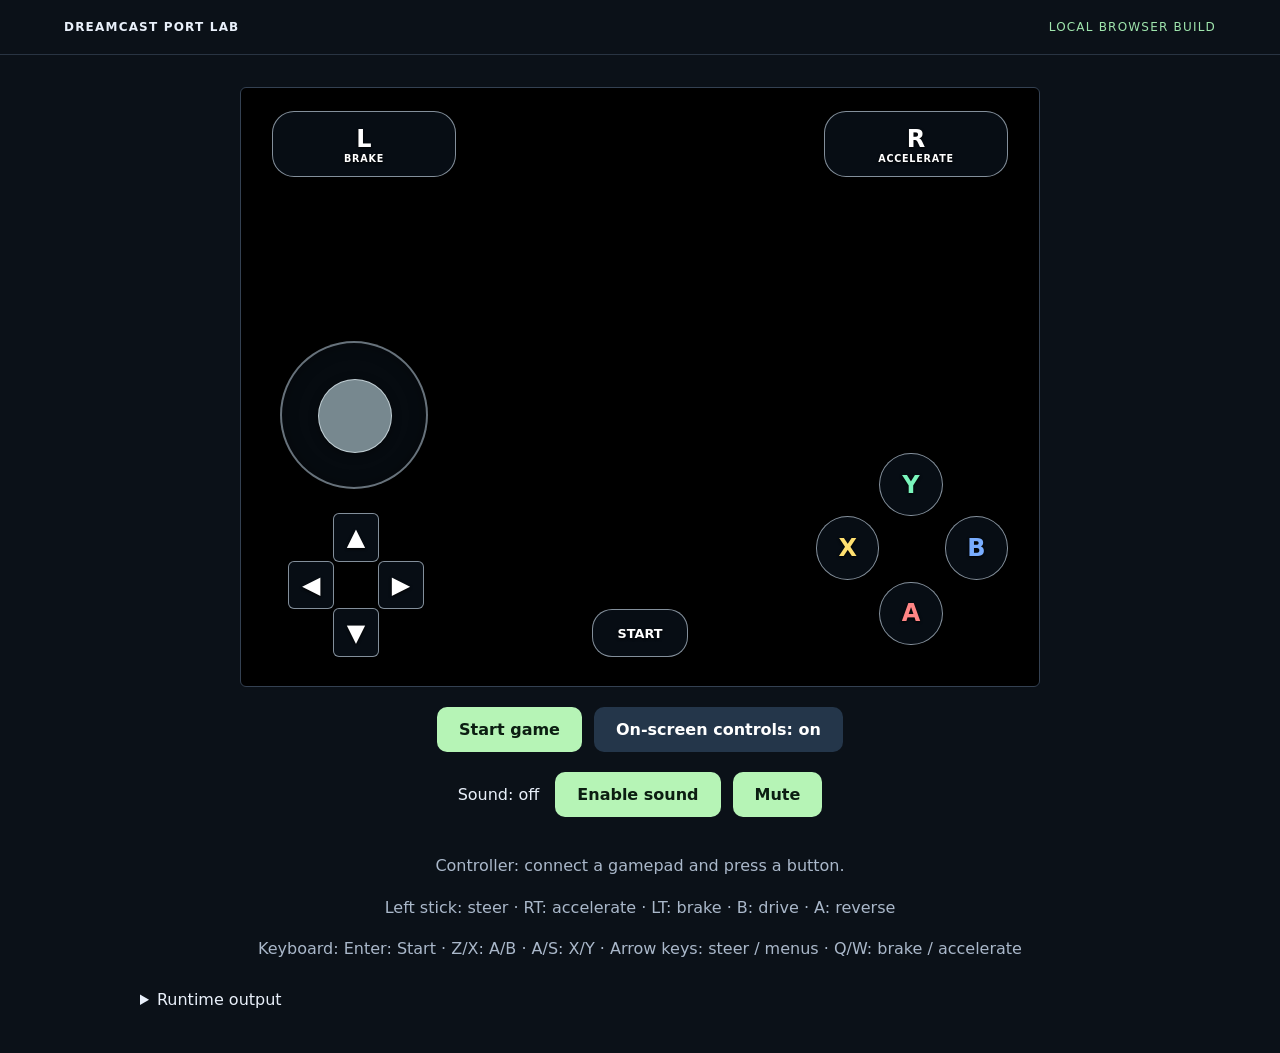
==== runtime/web/index.html @ a5634692 "Move browser execution to a worker and reduce render overhead Run translated game code, hardware, AR" ====
<!doctype html>
<html lang="en"><meta charset="utf-8"><meta name="viewport" content="width=device-width,initial-scale=1,viewport-fit=cover"><title>Dreamcast Port Lab</title><link rel="stylesheet" href="browser.css">
<header><strong>DREAMCAST PORT LAB</strong><span>LOCAL BROWSER BUILD</span></header><main>
<p id="status" role="status" hidden></p>
<p id="runtime-error" role="alert" hidden></p>
<div class="game-stage"><canvas id="canvas" width="640" height="480" tabindex="0" aria-label="Game display"></canvas>
<div id="touch-pad" aria-label="Dreamcast touch controller">
<button class="trigger trigger-l" data-axis="brake" aria-label="L trigger: brake">L <small>BRAKE</small></button>
<button class="trigger trigger-r" data-axis="gas" aria-label="R trigger: accelerate">R <small>ACCELERATE</small></button>
<div id="stick" role="group" aria-label="Analog steering stick"><span></span></div>
<div class="dpad"><button class="up" data-bit="16" aria-label="D-pad up">▲</button><button class="left" data-bit="64" aria-label="D-pad left">◀</button><button class="right" data-bit="128" aria-label="D-pad right">▶</button><button class="down" data-bit="32" aria-label="D-pad down">▼</button></div>
<div class="face-buttons"><button class="face y" data-bit="512" aria-label="Y button">Y</button><button class="face x" data-bit="1024" aria-label="X button">X</button><button class="face b" data-bit="2" aria-label="B button: drive">B</button><button class="face a" data-bit="4" aria-label="A button: reverse">A</button></div>
<button class="start-button" data-bit="8" aria-label="Start button">START</button>
</div></div>
<div class="page-controls" aria-label="Game settings">
<div class="toolbar"><button id="start">Start game</button><button id="toggle-pad" aria-pressed="true">On-screen controls: on</button></div>
<div class="toolbar"><span id="audio-status" role="status">Sound: off</span><button id="enable-audio">Enable sound</button><button id="mute-audio">Mute</button></div>
</div>
<p id="controller" role="status">Controller: connect a gamepad and press a button.</p>
<p>Left stick: steer · RT: accelerate · LT: brake · B: drive · A: reverse</p>
<p>Keyboard: Enter: Start · Z/X: A/B · A/S: X/Y · Arrow keys: steer / menus · Q/W: brake / accelerate</p>
<details><summary>Runtime output</summary><pre id="log"></pre><button id="download-diagnostics">Download diagnostics</button><button id="capture-render">Capture render samples</button><button id="capture-audio">Capture 8 seconds of game audio</button><pre id="render-log" aria-label="First-frame material samples"></pre></details></main><script src="runtime-bridge.js"></script><script src="audio.js"></script><script src="browser.js"></script></html>
---- runtime/web/browser.css ----
:root{color-scheme:dark;font:16px system-ui;background:#0b1118;color:#e9f0fa}body{margin:0}header{padding:20px 5vw;display:flex;justify-content:space-between;border-bottom:1px solid #293442;font-size:12px;letter-spacing:.1em}header span{color:#9fe5ad}main{max-width:1000px;margin:32px auto;padding:0 20px}h1{font-size:clamp(24px,4vw,38px)}button{background:#b6f4b6;color:#0c1e12;border:0;border-radius:10px;padding:13px 22px;font:700 16px system-ui;cursor:pointer;margin:0 0 20px}button:disabled{opacity:.5;cursor:default}canvas{display:block;background:#000;width:min(100%,800px);height:auto;aspect-ratio:4/3;border:1px solid #344152;border-radius:6px}p{color:#aab8ca;line-height:1.6}pre{max-height:240px;overflow:auto;white-space:pre-wrap;font:12px/1.5 monospace;background:#05090e;padding:16px}summary{padding:12px 0;cursor:pointer}button:focus-visible,canvas:focus-visible{outline:3px solid #fff;outline-offset:4px}
.pad{display:flex;gap:12px;margin:20px 0 0}.pad button{touch-action:none;background:#24364a;color:#fff}

.pad{flex-wrap:wrap}.pad button[aria-pressed="true"]{background:#b6f4b6;color:#0c1e12}

.page-controls{margin:20px auto 0;max-width:800px}.toolbar{display:flex;align-items:center;justify-content:center;gap:12px;flex-wrap:wrap}.toolbar #toggle-pad{background:#24364a;color:#fff}.toolbar #audio-status{margin:0 4px 20px 0}main>p{text-align:center}
#runtime-error{max-width:760px;margin:0 auto 20px;padding:16px 20px;border:1px solid #e9a09c;border-radius:10px;background:#371b21;color:#ffddd9;overflow-wrap:anywhere}
.game-stage{position:relative;width:min(100%,800px);margin-inline:auto;user-select:none;-webkit-user-select:none}canvas{width:100%;box-sizing:border-box}
#touch-pad{position:absolute;inset:0;pointer-events:none;container-type:inline-size}
#touch-pad[hidden]{display:none}#touch-pad button,#stick{pointer-events:auto;touch-action:none;-webkit-tap-highlight-color:transparent}
#touch-pad button{position:absolute;margin:0;padding:0;border:1px solid #d1e2f09c;background:#14233365;color:#fff;box-shadow:0 2px 8px #0005;text-shadow:0 1px 3px #000;font-size:clamp(12px,3cqw,24px)}
#touch-pad button[aria-pressed="true"]{background:#c7edff9c;border-color:#fff;color:#071420}
.trigger{top:4%;width:23%;height:11%;border-radius:22px!important}.trigger small{display:block;font:600 clamp(7px,1.2cqw,10px) system-ui;letter-spacing:.08em}.trigger-l{left:4%}.trigger-r{right:4%}
#stick{position:absolute;left:5%;bottom:33%;width:18%;aspect-ratio:1;border:2px solid #d1e2f07a;border-radius:50%;background:#14233350;box-shadow:inset 0 0 16px #0005}
#stick span{position:absolute;left:25%;top:25%;width:50%;height:50%;border-radius:50%;background:#c4dce499;border:1px solid #effaff9c;box-shadow:0 2px 10px #0006;pointer-events:none}
.dpad{position:absolute;left:6%;bottom:5%;width:17%;height:24%}.dpad button{width:34%;height:34%;border-radius:6px!important}.dpad .up{left:33%;top:0}.dpad .left{left:0;top:33%}.dpad .right{right:0;top:33%}.dpad .down{left:33%;bottom:0}
.face-buttons{position:absolute;right:4%;bottom:7%;width:24%;height:32%}.face-buttons .face{width:33%;height:33%;border-radius:50%;font-weight:800}.face-buttons .y{left:33%;top:0;color:#7af5bc!important}.face-buttons .x{left:0;top:33%;color:#ffe070!important}.face-buttons .b{right:0;top:33%;color:#79adff!important}.face-buttons .a{left:33%;bottom:0;color:#ff8585!important}
#touch-pad .start-button{left:44%;bottom:5%;width:12%;height:8%;border-radius:20px;font-size:clamp(9px,1.6cqw,14px)}
@media(max-width:600px){header{padding:14px 16px}main{margin:18px auto;padding:0 10px}h1{font-size:25px}.toolbar button{padding:11px 14px;font-size:13px}p{font-size:13px}.game-stage{width:100%}}
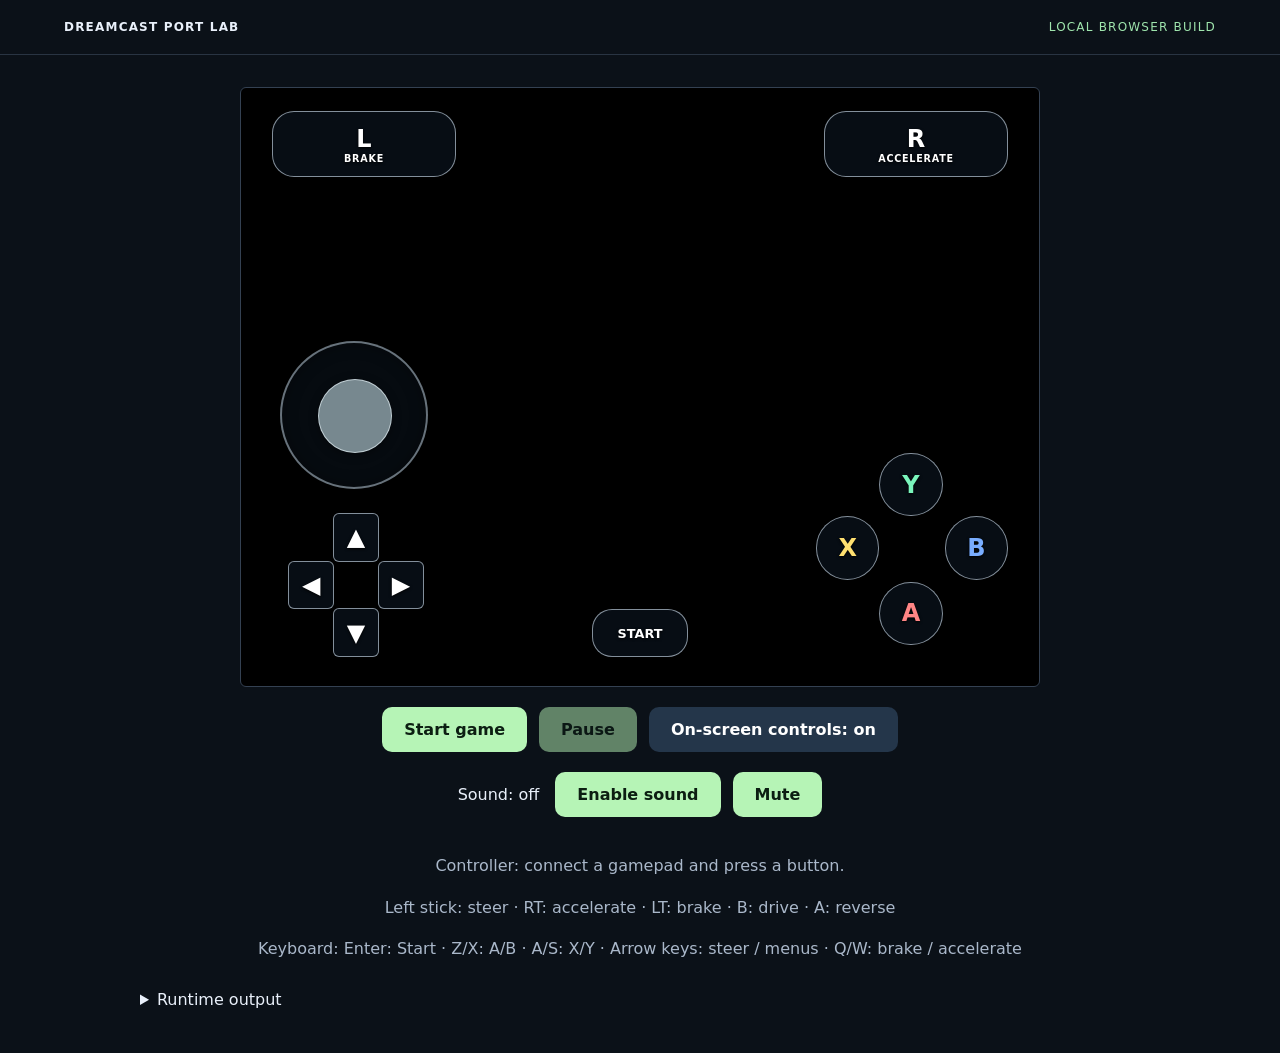
==== commit 7dca23a3: "Improve PVR material state and browser diagnostics with reference measurements" ====
--- a/runtime/web/index.html
+++ b/runtime/web/index.html
@@ -13,10 +13,10 @@
 <button class="start-button" data-bit="8" aria-label="Start button">START</button>
 </div></div>
 <div class="page-controls" aria-label="Game settings">
-<div class="toolbar"><button id="start">Start game</button><button id="toggle-pad" aria-pressed="true">On-screen controls: on</button></div>
+<div class="toolbar"><button id="start">Start game</button><button id="pause-game" disabled>Pause</button><button id="toggle-pad" aria-pressed="true">On-screen controls: on</button></div>
 <div class="toolbar"><span id="audio-status" role="status">Sound: off</span><button id="enable-audio">Enable sound</button><button id="mute-audio">Mute</button></div>
 </div>
 <p id="controller" role="status">Controller: connect a gamepad and press a button.</p>
 <p>Left stick: steer · RT: accelerate · LT: brake · B: drive · A: reverse</p>
 <p>Keyboard: Enter: Start · Z/X: A/B · A/S: X/Y · Arrow keys: steer / menus · Q/W: brake / accelerate</p>
-<details><summary>Runtime output</summary><pre id="log"></pre><button id="download-diagnostics">Download diagnostics</button><button id="capture-render">Capture render samples</button><button id="capture-audio">Capture 8 seconds of game audio</button><pre id="render-log" aria-label="First-frame material samples"></pre></details></main><script src="runtime-bridge.js"></script><script src="audio.js"></script><script src="browser.js"></script></html>
+<details><summary>Runtime output</summary><pre id="log"></pre><button id="download-diagnostics">Download diagnostics</button><button id="capture-render">Capture render samples</button><button id="capture-audio">Capture 8 seconds of game audio</button><label>Draw pass diagnostic <select id="render-mode"><option value="7">Normal</option><option value="1">Opaque only</option><option value="4">Translucent only</option><option value="15">Depth disabled</option></select></label><button id="capture-vram">Save VRAM snapshot</button><button id="capture-frame">Save game frame</button><label>Diagnostic input <select id="pulse-input"><option value="8,0,0,0,0">Start</option><option value="4,0,0,0,0">A / confirm</option><option value="2,0,0,0,0">B / drive</option><option value="32,0,0,0,0">Down</option><option value="16,0,0,0,0">Up</option><option value="2,0,255,0,0">Drive and accelerate</option></select></label><label>Hold milliseconds <input id="pulse-duration" type="number" min="16" max="60000" value="800"></label><button id="pulse-input-send">Hold diagnostic input</button><label>Input replay JSON <textarea id="input-replay" rows="3" aria-label="Input replay JSON">[]</textarea></label><button id="run-input-replay">Run input replay</button><button id="measure-performance">Measure 30 seconds</button><pre id="render-log" aria-label="First-frame material samples"></pre></details></main><script src="runtime-bridge.js"></script><script src="audio.js"></script><script src="browser.js"></script></html>
--- a/runtime/web/browser.css
+++ b/runtime/web/browser.css
@@ -17,3 +17,5 @@
 .face-buttons{position:absolute;right:4%;bottom:7%;width:24%;height:32%}.face-buttons .face{width:33%;height:33%;border-radius:50%;font-weight:800}.face-buttons .y{left:33%;top:0;color:#7af5bc!important}.face-buttons .x{left:0;top:33%;color:#ffe070!important}.face-buttons .b{right:0;top:33%;color:#79adff!important}.face-buttons .a{left:33%;bottom:0;color:#ff8585!important}
 #touch-pad .start-button{left:44%;bottom:5%;width:12%;height:8%;border-radius:20px;font-size:clamp(9px,1.6cqw,14px)}
 @media(max-width:600px){header{padding:14px 16px}main{margin:18px auto;padding:0 10px}h1{font-size:25px}.toolbar button{padding:11px 14px;font-size:13px}p{font-size:13px}.game-stage{width:100%}}
+
+#log{height:240px}details>label{display:block;margin:12px 0;color:#aab8ca}details input,details select,details textarea{font:14px system-ui;background:#162130;color:#e9f0fa;border:1px solid #44576c;border-radius:6px;padding:8px}details textarea{display:block;width:calc(100% - 18px);min-height:80px}details button{margin:4px 8px 12px 0}
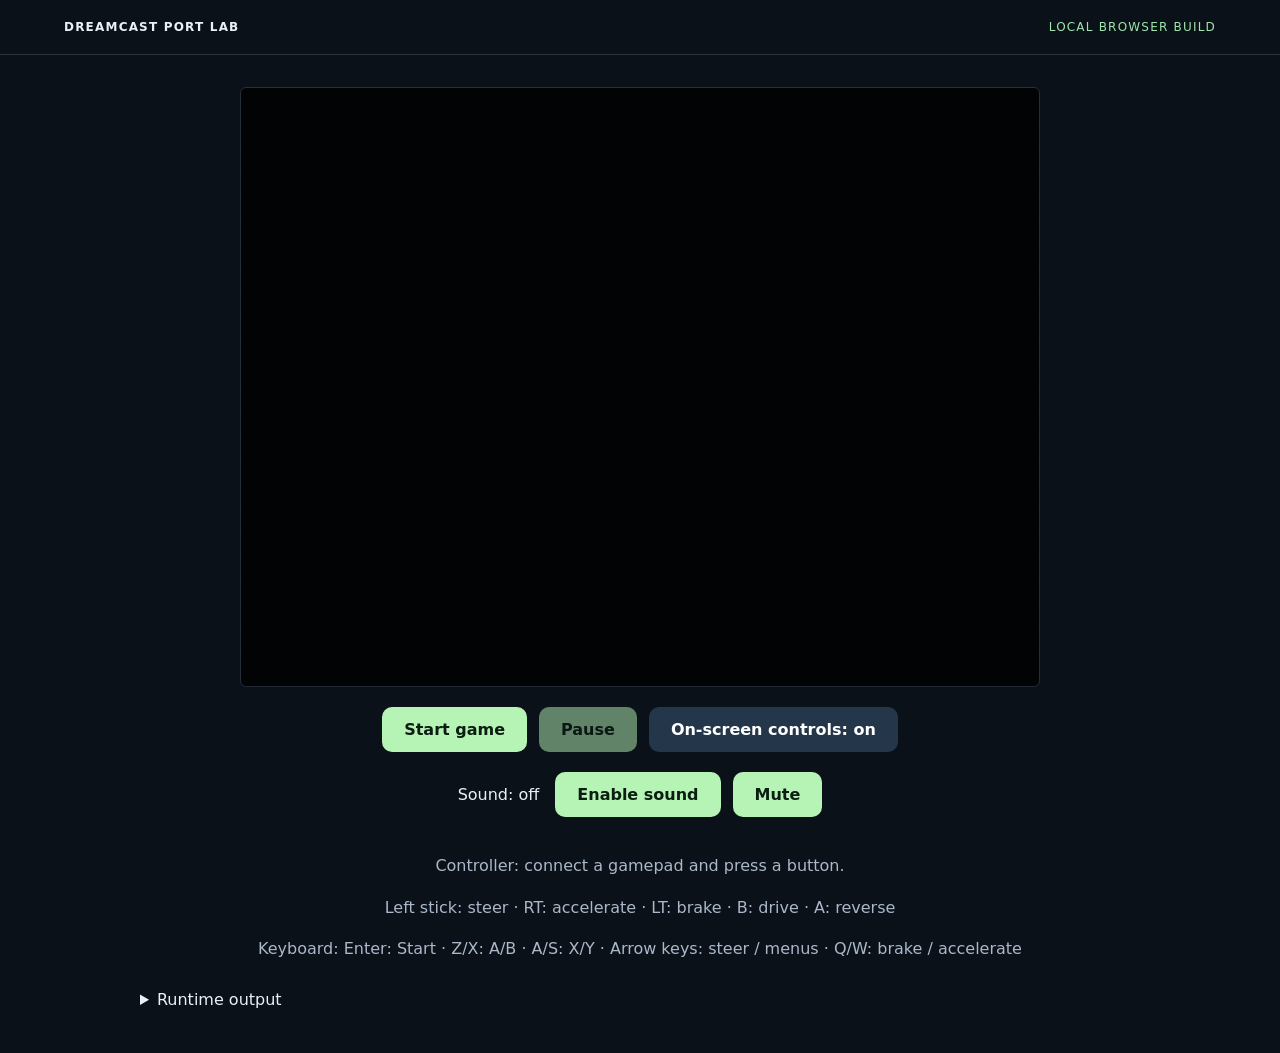
==== commit 0d0fa7fb: "Add Dmikeycast boot intro and harden rapid browser input" ====
--- a/runtime/web/index.html
+++ b/runtime/web/index.html
@@ -3,7 +3,10 @@
 <header><strong>DREAMCAST PORT LAB</strong><span>LOCAL BROWSER BUILD</span></header><main>
 <p id="status" role="status" hidden></p>
 <p id="runtime-error" role="alert" hidden></p>
-<div class="game-stage"><canvas id="canvas" width="640" height="480" tabindex="0" aria-label="Game display"></canvas>
+<div class="game-stage" data-booting="true" data-boot-sound=""><canvas id="canvas" width="640" height="480" tabindex="0" aria-label="Game display"></canvas>
+<div class="boot-intro" role="img" aria-label="Dmikeycast startup">
+<div class="boot-logo"><svg viewBox="0 0 120 120" aria-hidden="true"><path class="boot-swirl" d="M62 63 C51 67 48 56 56 51 C68 43 79 56 74 68 C68 84 44 84 35 69 C21 48 39 24 62 26 C91 28 105 61 89 87 C70 117 24 108 11 77"/><circle class="boot-dot" cx="62" cy="63" r="4"/></svg><span>Dmikeycast</span></div>
+</div>
 <div id="touch-pad" aria-label="Dreamcast touch controller">
 <button class="trigger trigger-l" data-axis="brake" aria-label="L trigger: brake">L <small>BRAKE</small></button>
 <button class="trigger trigger-r" data-axis="gas" aria-label="R trigger: accelerate">R <small>ACCELERATE</small></button>
@@ -19,4 +22,4 @@
 <p id="controller" role="status">Controller: connect a gamepad and press a button.</p>
 <p>Left stick: steer · RT: accelerate · LT: brake · B: drive · A: reverse</p>
 <p>Keyboard: Enter: Start · Z/X: A/B · A/S: X/Y · Arrow keys: steer / menus · Q/W: brake / accelerate</p>
-<details><summary>Runtime output</summary><pre id="log"></pre><button id="download-diagnostics">Download diagnostics</button><button id="capture-render">Capture render samples</button><button id="capture-audio">Capture 8 seconds of game audio</button><label>Draw pass diagnostic <select id="render-mode"><option value="7">Normal</option><option value="1">Opaque only</option><option value="4">Translucent only</option><option value="15">Depth disabled</option></select></label><button id="capture-vram">Save VRAM snapshot</button><button id="capture-frame">Save game frame</button><label>Diagnostic input <select id="pulse-input"><option value="8,0,0,0,0">Start</option><option value="4,0,0,0,0">A / confirm</option><option value="2,0,0,0,0">B / drive</option><option value="32,0,0,0,0">Down</option><option value="16,0,0,0,0">Up</option><option value="2,0,255,0,0">Drive and accelerate</option></select></label><label>Hold milliseconds <input id="pulse-duration" type="number" min="16" max="60000" value="800"></label><button id="pulse-input-send">Hold diagnostic input</button><label>Input replay JSON <textarea id="input-replay" rows="3" aria-label="Input replay JSON">[]</textarea></label><button id="run-input-replay">Run input replay</button><button id="measure-performance">Measure 30 seconds</button><pre id="render-log" aria-label="First-frame material samples"></pre></details></main><script src="runtime-bridge.js"></script><script src="audio.js"></script><script src="browser.js"></script></html>
+<details><summary>Runtime output</summary><pre id="log"></pre><button id="download-diagnostics">Download diagnostics</button><button id="capture-render">Capture render samples</button><button id="capture-audio">Capture 8 seconds of game audio</button><label>Draw pass diagnostic <select id="render-mode"><option value="7">Normal</option><option value="1">Opaque only</option><option value="4">Translucent only</option><option value="15">Depth disabled</option></select></label><button id="capture-snapshot">Save render snapshot</button><button id="capture-vram">Save VRAM snapshot</button><button id="capture-frame">Save game frame</button><label>Diagnostic input <select id="pulse-input"><option value="8,0,0,0,0">Start</option><option value="4,0,0,0,0">A / confirm</option><option value="2,0,0,0,0">B / drive</option><option value="32,0,0,0,0">Down</option><option value="16,0,0,0,0">Up</option><option value="2,0,255,0,0">Drive and accelerate</option></select></label><label>Hold milliseconds <input id="pulse-duration" type="number" min="16" max="60000" value="800"></label><button id="pulse-input-send">Hold diagnostic input</button><label>Input replay JSON <textarea id="input-replay" rows="3" aria-label="Input replay JSON">[]</textarea></label><button id="run-input-replay">Run input replay</button><button id="measure-performance">Measure 30 seconds</button><pre id="render-log" aria-label="First-frame material samples"></pre></details></main><script src="runtime-bridge.js"></script><script src="audio.js"></script><script src="boot.js"></script><script src="browser.js"></script></html>
--- a/runtime/web/browser.css
+++ b/runtime/web/browser.css
@@ -19,3 +19,15 @@
 @media(max-width:600px){header{padding:14px 16px}main{margin:18px auto;padding:0 10px}h1{font-size:25px}.toolbar button{padding:11px 14px;font-size:13px}p{font-size:13px}.game-stage{width:100%}}
 
 #log{height:240px}details>label{display:block;margin:12px 0;color:#aab8ca}details input,details select,details textarea{font:14px system-ui;background:#162130;color:#e9f0fa;border:1px solid #44576c;border-radius:6px;padding:8px}details textarea{display:block;width:calc(100% - 18px);min-height:80px}details button{margin:4px 8px 12px 0}
+.boot-intro{position:absolute;inset:0;z-index:2;display:grid;place-items:center;overflow:hidden;border:1px solid #26303c;border-radius:6px;background:#020304;color:#151515;pointer-events:none}
+.boot-intro[hidden]{display:none}.boot-logo{display:flex;align-items:center;flex-direction:column;gap:8px;transform:translateY(-4%);opacity:0}
+.boot-logo svg{width:clamp(65px,13vw,110px);height:auto;overflow:visible}.boot-swirl{fill:none;stroke:#df4c43;stroke-width:5;stroke-linecap:round;stroke-linejoin:round;stroke-dasharray:400;stroke-dashoffset:0}.boot-dot{fill:#e65a51;opacity:0}
+.boot-logo span{font:400 clamp(25px,5.1vw,42px)/1.2 'Helvetica Neue',Helvetica,Arial,sans-serif;letter-spacing:-.055em;padding-right:.05em}
+.game-stage[data-booting="true"] #touch-pad{visibility:hidden}.game-stage[data-booting="true"] canvas{opacity:0}.game-stage canvas{transition:opacity 1s ease}
+.game-stage::after{content:"";position:absolute;inset:0;z-index:4;pointer-events:none;border-radius:6px;background:repeating-linear-gradient(to bottom,transparent 0,transparent 2px,#000 2px,#000 3px);opacity:.14}
+.boot-intro[data-playing="true"]{animation:boot-light 2.5s .2s ease-in-out both}
+.boot-intro[data-playing="true"] .boot-dot{animation:boot-drop 1.1s .6s ease-in-out both}.boot-intro[data-playing="true"] .boot-swirl{animation:boot-draw 2.5s 1.6s ease-out both}.boot-intro[data-playing="true"] .boot-logo span{animation:boot-word 2.8s 2s ease-out both}.boot-intro[data-playing="true"] .boot-logo{animation:boot-arrive 1.8s .2s ease-out both}
+@keyframes boot-drop{0%{opacity:0;transform:translate(0,-105px) scale(.4)}25%{opacity:1}75%{opacity:1;transform:translate(0,0) scale(1)}100%{opacity:0;transform:translate(0,0)}}
+@keyframes boot-draw{from{stroke-dashoffset:400}to{stroke-dashoffset:0}}@keyframes boot-word{from{clip-path:inset(0 100% 0 0);opacity:0}20%{opacity:1}to{clip-path:inset(0 0 0 0);opacity:1}}@keyframes boot-arrive{from{opacity:0}to{opacity:1}}
+@keyframes boot-light{from{background:#020304}to{background:#f4f4f2}}
+@media(prefers-reduced-motion:reduce){.boot-intro[data-playing="true"],.boot-intro[data-playing="true"] .boot-logo,.boot-intro[data-playing="true"] .boot-logo *{animation:none}.boot-intro[data-playing="true"]{background:#f4f4f2}.boot-intro[data-playing="true"] .boot-logo{opacity:1}.boot-dot{display:none}.game-stage canvas{transition:none}}
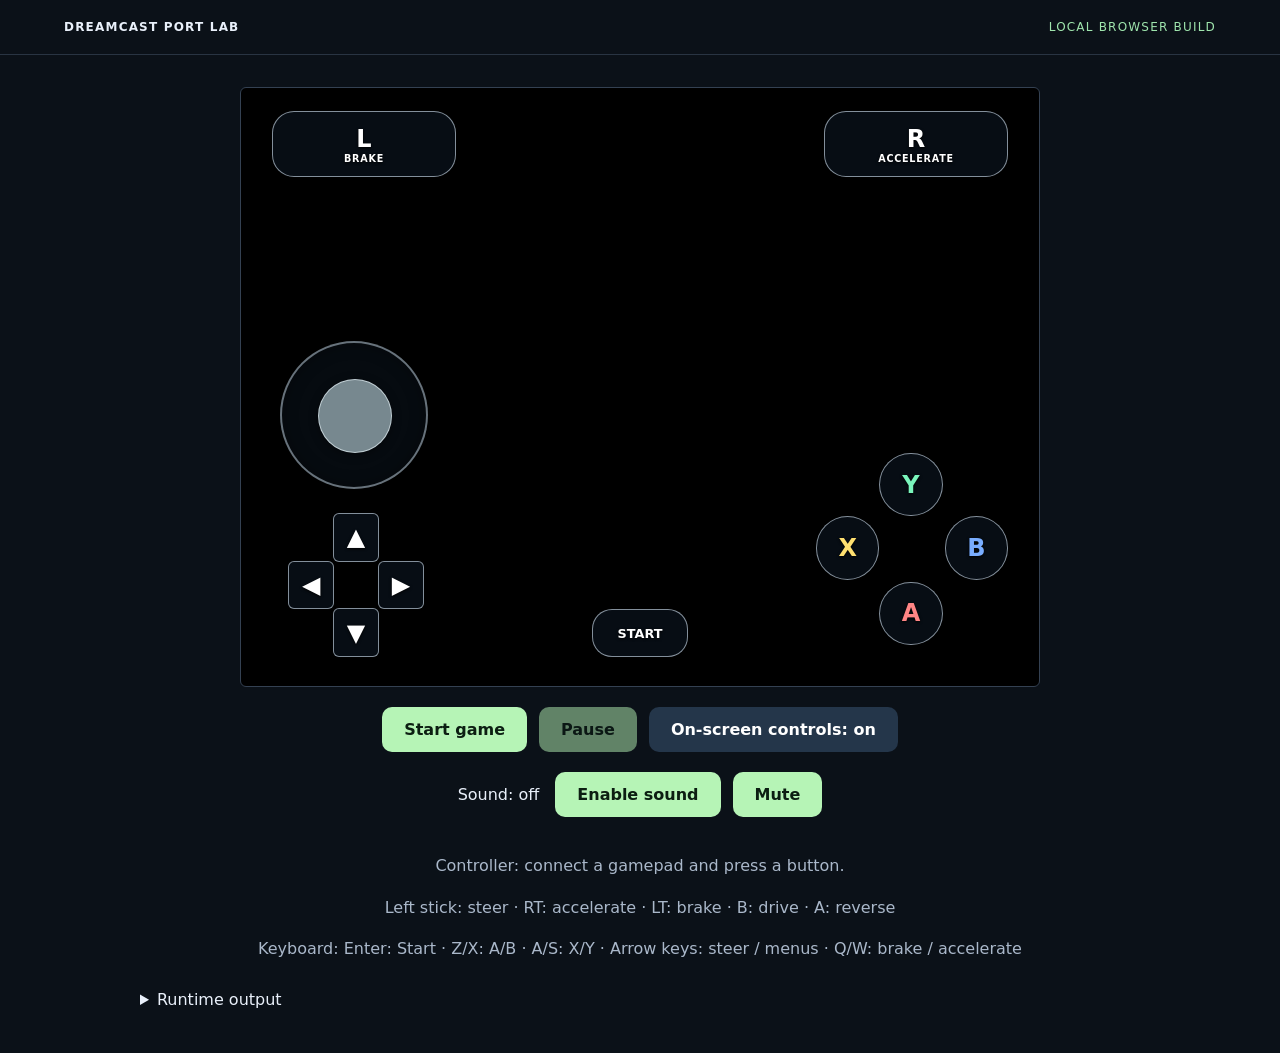
==== commit aca348ca: "Keep the personal boot experiment out of the shared kit" ====
--- a/runtime/web/index.html
+++ b/runtime/web/index.html
@@ -3,10 +3,7 @@
 <header><strong>DREAMCAST PORT LAB</strong><span>LOCAL BROWSER BUILD</span></header><main>
 <p id="status" role="status" hidden></p>
 <p id="runtime-error" role="alert" hidden></p>
-<div class="game-stage" data-booting="true" data-boot-sound=""><canvas id="canvas" width="640" height="480" tabindex="0" aria-label="Game display"></canvas>
-<div class="boot-intro" role="img" aria-label="Dmikeycast startup">
-<div class="boot-logo"><svg viewBox="0 0 120 120" aria-hidden="true"><path class="boot-swirl" d="M62 63 C51 67 48 56 56 51 C68 43 79 56 74 68 C68 84 44 84 35 69 C21 48 39 24 62 26 C91 28 105 61 89 87 C70 117 24 108 11 77"/><circle class="boot-dot" cx="62" cy="63" r="4"/></svg><span>Dmikeycast</span></div>
-</div>
+<div class="game-stage"><canvas id="canvas" width="640" height="480" tabindex="0" aria-label="Game display"></canvas>
 <div id="touch-pad" aria-label="Dreamcast touch controller">
 <button class="trigger trigger-l" data-axis="brake" aria-label="L trigger: brake">L <small>BRAKE</small></button>
 <button class="trigger trigger-r" data-axis="gas" aria-label="R trigger: accelerate">R <small>ACCELERATE</small></button>
@@ -22,4 +19,4 @@
 <p id="controller" role="status">Controller: connect a gamepad and press a button.</p>
 <p>Left stick: steer · RT: accelerate · LT: brake · B: drive · A: reverse</p>
 <p>Keyboard: Enter: Start · Z/X: A/B · A/S: X/Y · Arrow keys: steer / menus · Q/W: brake / accelerate</p>
-<details><summary>Runtime output</summary><pre id="log"></pre><button id="download-diagnostics">Download diagnostics</button><button id="capture-render">Capture render samples</button><button id="capture-audio">Capture 8 seconds of game audio</button><label>Draw pass diagnostic <select id="render-mode"><option value="7">Normal</option><option value="1">Opaque only</option><option value="4">Translucent only</option><option value="15">Depth disabled</option></select></label><button id="capture-snapshot">Save render snapshot</button><button id="capture-vram">Save VRAM snapshot</button><button id="capture-frame">Save game frame</button><label>Diagnostic input <select id="pulse-input"><option value="8,0,0,0,0">Start</option><option value="4,0,0,0,0">A / confirm</option><option value="2,0,0,0,0">B / drive</option><option value="32,0,0,0,0">Down</option><option value="16,0,0,0,0">Up</option><option value="2,0,255,0,0">Drive and accelerate</option></select></label><label>Hold milliseconds <input id="pulse-duration" type="number" min="16" max="60000" value="800"></label><button id="pulse-input-send">Hold diagnostic input</button><label>Input replay JSON <textarea id="input-replay" rows="3" aria-label="Input replay JSON">[]</textarea></label><button id="run-input-replay">Run input replay</button><button id="measure-performance">Measure 30 seconds</button><pre id="render-log" aria-label="First-frame material samples"></pre></details></main><script src="runtime-bridge.js"></script><script src="audio.js"></script><script src="boot.js"></script><script src="browser.js"></script></html>
+<details><summary>Runtime output</summary><pre id="log"></pre><button id="download-diagnostics">Download diagnostics</button><button id="capture-render">Capture render samples</button><button id="capture-audio">Capture 8 seconds of game audio</button><label>Draw pass diagnostic <select id="render-mode"><option value="7">Normal</option><option value="1">Opaque only</option><option value="4">Translucent only</option><option value="15">Depth disabled</option></select></label><button id="capture-snapshot">Save render snapshot</button><button id="capture-vram">Save VRAM snapshot</button><button id="capture-frame">Save game frame</button><label>Diagnostic input <select id="pulse-input"><option value="8,0,0,0,0">Start</option><option value="4,0,0,0,0">A / confirm</option><option value="2,0,0,0,0">B / drive</option><option value="32,0,0,0,0">Down</option><option value="16,0,0,0,0">Up</option><option value="2,0,255,0,0">Drive and accelerate</option></select></label><label>Hold milliseconds <input id="pulse-duration" type="number" min="16" max="60000" value="800"></label><button id="pulse-input-send">Hold diagnostic input</button><label>Input replay JSON <textarea id="input-replay" rows="3" aria-label="Input replay JSON">[]</textarea></label><button id="run-input-replay">Run input replay</button><button id="measure-performance">Measure 30 seconds</button><pre id="render-log" aria-label="First-frame material samples"></pre></details></main><script src="runtime-bridge.js"></script><script src="audio.js"></script><script src="browser.js"></script></html>
--- a/runtime/web/browser.css
+++ b/runtime/web/browser.css
@@ -19,15 +19,3 @@
 @media(max-width:600px){header{padding:14px 16px}main{margin:18px auto;padding:0 10px}h1{font-size:25px}.toolbar button{padding:11px 14px;font-size:13px}p{font-size:13px}.game-stage{width:100%}}
 
 #log{height:240px}details>label{display:block;margin:12px 0;color:#aab8ca}details input,details select,details textarea{font:14px system-ui;background:#162130;color:#e9f0fa;border:1px solid #44576c;border-radius:6px;padding:8px}details textarea{display:block;width:calc(100% - 18px);min-height:80px}details button{margin:4px 8px 12px 0}
-.boot-intro{position:absolute;inset:0;z-index:2;display:grid;place-items:center;overflow:hidden;border:1px solid #26303c;border-radius:6px;background:#020304;color:#151515;pointer-events:none}
-.boot-intro[hidden]{display:none}.boot-logo{display:flex;align-items:center;flex-direction:column;gap:8px;transform:translateY(-4%);opacity:0}
-.boot-logo svg{width:clamp(65px,13vw,110px);height:auto;overflow:visible}.boot-swirl{fill:none;stroke:#df4c43;stroke-width:5;stroke-linecap:round;stroke-linejoin:round;stroke-dasharray:400;stroke-dashoffset:0}.boot-dot{fill:#e65a51;opacity:0}
-.boot-logo span{font:400 clamp(25px,5.1vw,42px)/1.2 'Helvetica Neue',Helvetica,Arial,sans-serif;letter-spacing:-.055em;padding-right:.05em}
-.game-stage[data-booting="true"] #touch-pad{visibility:hidden}.game-stage[data-booting="true"] canvas{opacity:0}.game-stage canvas{transition:opacity 1s ease}
-.game-stage::after{content:"";position:absolute;inset:0;z-index:4;pointer-events:none;border-radius:6px;background:repeating-linear-gradient(to bottom,transparent 0,transparent 2px,#000 2px,#000 3px);opacity:.14}
-.boot-intro[data-playing="true"]{animation:boot-light 2.5s .2s ease-in-out both}
-.boot-intro[data-playing="true"] .boot-dot{animation:boot-drop 1.1s .6s ease-in-out both}.boot-intro[data-playing="true"] .boot-swirl{animation:boot-draw 2.5s 1.6s ease-out both}.boot-intro[data-playing="true"] .boot-logo span{animation:boot-word 2.8s 2s ease-out both}.boot-intro[data-playing="true"] .boot-logo{animation:boot-arrive 1.8s .2s ease-out both}
-@keyframes boot-drop{0%{opacity:0;transform:translate(0,-105px) scale(.4)}25%{opacity:1}75%{opacity:1;transform:translate(0,0) scale(1)}100%{opacity:0;transform:translate(0,0)}}
-@keyframes boot-draw{from{stroke-dashoffset:400}to{stroke-dashoffset:0}}@keyframes boot-word{from{clip-path:inset(0 100% 0 0);opacity:0}20%{opacity:1}to{clip-path:inset(0 0 0 0);opacity:1}}@keyframes boot-arrive{from{opacity:0}to{opacity:1}}
-@keyframes boot-light{from{background:#020304}to{background:#f4f4f2}}
-@media(prefers-reduced-motion:reduce){.boot-intro[data-playing="true"],.boot-intro[data-playing="true"] .boot-logo,.boot-intro[data-playing="true"] .boot-logo *{animation:none}.boot-intro[data-playing="true"]{background:#f4f4f2}.boot-intro[data-playing="true"] .boot-logo{opacity:1}.boot-dot{display:none}.game-stage canvas{transition:none}}
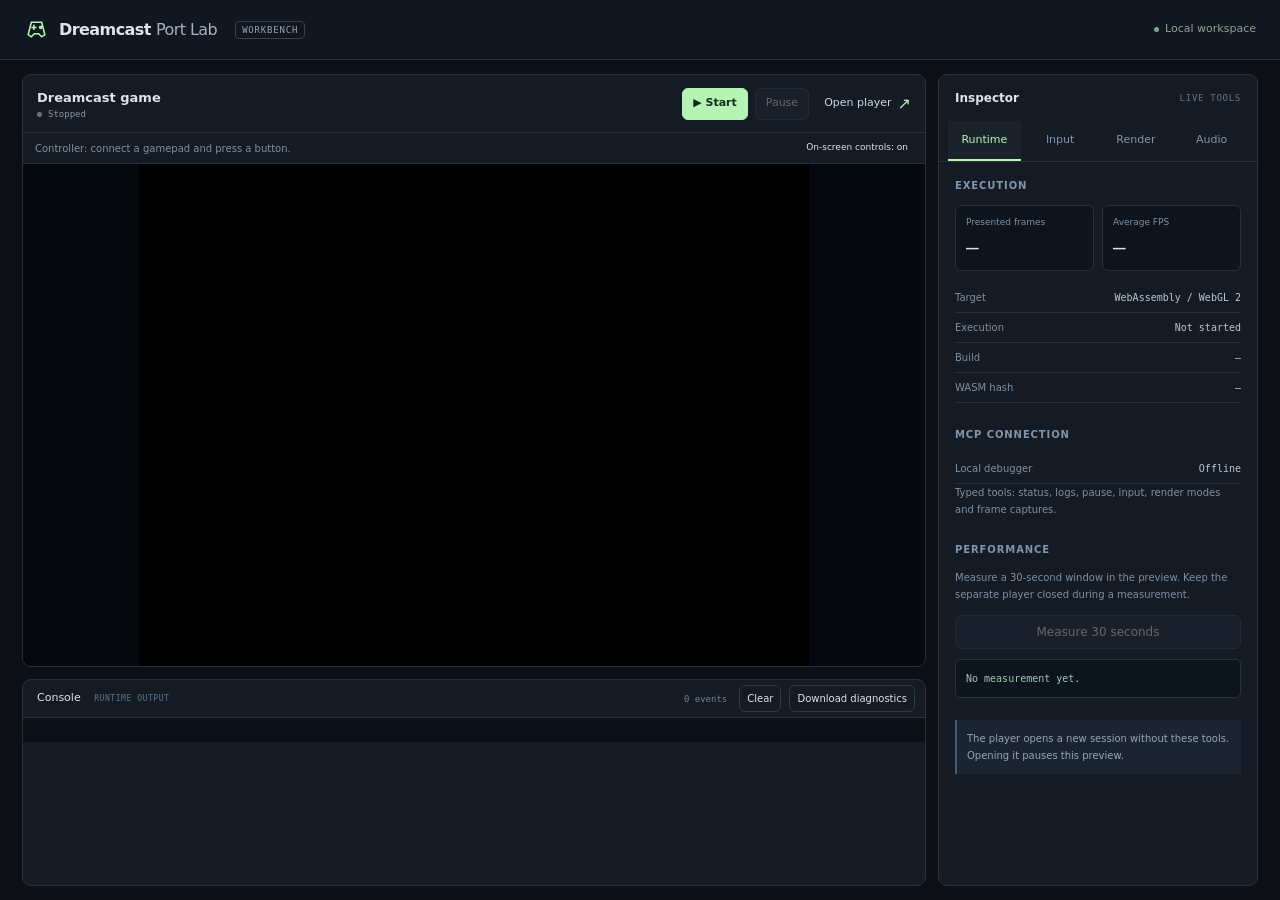
==== commit 99fc8818: "Add Port Lab workbench, standalone player and typed MCP debugger" ====
--- a/runtime/web/index.html
+++ b/runtime/web/index.html
@@ -1,22 +1,47 @@
-<!doctype html>
-<html lang="en"><meta charset="utf-8"><meta name="viewport" content="width=device-width,initial-scale=1,viewport-fit=cover"><title>Dreamcast Port Lab</title><link rel="stylesheet" href="browser.css">
-<header><strong>DREAMCAST PORT LAB</strong><span>LOCAL BROWSER BUILD</span></header><main>
-<p id="status" role="status" hidden></p>
-<p id="runtime-error" role="alert" hidden></p>
-<div class="game-stage"><canvas id="canvas" width="640" height="480" tabindex="0" aria-label="Game display"></canvas>
+<!doctype html><html lang="en"><head><meta charset="utf-8"><meta name="viewport" content="width=device-width,initial-scale=1,viewport-fit=cover"><title>Dreamcast Port Lab</title><link rel="stylesheet" href="browser.css"></head><body class="workbench-page">
+<header class="app-bar"><div class="brand"><svg viewBox="0 0 24 24" fill="none" stroke="currentColor" stroke-width="1.5" aria-hidden="true"><path d="M7 5h10l3 12-3 2-3-3h-4l-3 3-3-2L7 5Z"/><path d="M7 10h5M9.5 7.5v5"/><circle cx="16" cy="10" r="1"/></svg><strong>Dreamcast <span>Port Lab</span></strong><span class="workspace-badge">WORKBENCH</span></div><span class="local-badge"><i></i> Local workspace</span></header>
+<main class="workbench">
+ <section class="preview-pane" aria-label="Game preview">
+  <div class="pane-heading"><div class="pane-title"><strong id="game-title">Dreamcast game</strong><span class="session-state"><i></i><span id="session-label">Stopped</span></span></div><div class="preview-actions"><button id="start" class="primary-button">▶ Start</button><button id="pause-game" disabled>Pause</button><a id="open-player" href="player.html" target="_blank" rel="noopener">Open player <span aria-hidden="true">↗</span></a></div></div>
+  <div class="controller-strip"><span id="controller" role="status">Keyboard &amp; touch ready</span><button id="toggle-pad" aria-pressed="true">On-screen controls: on</button></div>
+  <p id="runtime-error" role="alert" hidden></p><p id="status" role="status" hidden></p>
+  <div class="stage-screen"><div class="game-stage"><canvas id="canvas" width="640" height="480" tabindex="0" aria-label="Game display"></canvas>
 <div id="touch-pad" aria-label="Dreamcast touch controller">
 <button class="trigger trigger-l" data-axis="brake" aria-label="L trigger: brake">L <small>BRAKE</small></button>
 <button class="trigger trigger-r" data-axis="gas" aria-label="R trigger: accelerate">R <small>ACCELERATE</small></button>
 <div id="stick" role="group" aria-label="Analog steering stick"><span></span></div>
-<div class="dpad"><button class="up" data-bit="16" aria-label="D-pad up">▲</button><button class="left" data-bit="64" aria-label="D-pad left">◀</button><button class="right" data-bit="128" aria-label="D-pad right">▶</button><button class="down" data-bit="32" aria-label="D-pad down">▼</button></div>
+<div class="dpad"><button class="up" data-bit="16" aria-label="D-pad up">▲</button><button class="left" data-bit="64" aria-label="D-pad left">◀</button><button class="right" data-bit="128" aria-label="D-pad right">▶</button><button class="down" data-bit="32" aria-label="D-pad down">▼</button><button class="diagonal up-left" data-bit="80" data-diagonal="true" aria-label="D-pad up-left"></button><button class="diagonal up-right" data-bit="144" data-diagonal="true" aria-label="D-pad up-right"></button><button class="diagonal down-left" data-bit="96" data-diagonal="true" aria-label="D-pad down-left"></button><button class="diagonal down-right" data-bit="160" data-diagonal="true" aria-label="D-pad down-right"></button></div>
 <div class="face-buttons"><button class="face y" data-bit="512" aria-label="Y button">Y</button><button class="face x" data-bit="1024" aria-label="X button">X</button><button class="face b" data-bit="2" aria-label="B button: drive">B</button><button class="face a" data-bit="4" aria-label="A button: reverse">A</button></div>
 <button class="start-button" data-bit="8" aria-label="Start button">START</button>
-</div></div>
-<div class="page-controls" aria-label="Game settings">
-<div class="toolbar"><button id="start">Start game</button><button id="pause-game" disabled>Pause</button><button id="toggle-pad" aria-pressed="true">On-screen controls: on</button></div>
-<div class="toolbar"><span id="audio-status" role="status">Sound: off</span><button id="enable-audio">Enable sound</button><button id="mute-audio">Mute</button></div>
 </div>
-<p id="controller" role="status">Controller: connect a gamepad and press a button.</p>
-<p>Left stick: steer · RT: accelerate · LT: brake · B: drive · A: reverse</p>
-<p>Keyboard: Enter: Start · Z/X: A/B · A/S: X/Y · Arrow keys: steer / menus · Q/W: brake / accelerate</p>
-<details><summary>Runtime output</summary><pre id="log"></pre><button id="download-diagnostics">Download diagnostics</button><button id="capture-render">Capture render samples</button><button id="capture-audio">Capture 8 seconds of game audio</button><label>Draw pass diagnostic <select id="render-mode"><option value="7">Normal</option><option value="1">Opaque only</option><option value="4">Translucent only</option><option value="15">Depth disabled</option></select></label><button id="capture-snapshot">Save render snapshot</button><button id="capture-vram">Save VRAM snapshot</button><button id="capture-frame">Save game frame</button><label>Diagnostic input <select id="pulse-input"><option value="8,0,0,0,0">Start</option><option value="4,0,0,0,0">A / confirm</option><option value="2,0,0,0,0">B / drive</option><option value="32,0,0,0,0">Down</option><option value="16,0,0,0,0">Up</option><option value="2,0,255,0,0">Drive and accelerate</option></select></label><label>Hold milliseconds <input id="pulse-duration" type="number" min="16" max="60000" value="800"></label><button id="pulse-input-send">Hold diagnostic input</button><label>Input replay JSON <textarea id="input-replay" rows="3" aria-label="Input replay JSON">[]</textarea></label><button id="run-input-replay">Run input replay</button><button id="measure-performance">Measure 30 seconds</button><pre id="render-log" aria-label="First-frame material samples"></pre></details></main><script src="runtime-bridge.js"></script><script src="audio.js"></script><script src="browser.js"></script></html>
+  </div></div>
+
+ </section>
+ <aside class="inspector" aria-label="Test and debug tools">
+  <div class="inspector-heading"><strong>Inspector</strong><span>LIVE TOOLS</span></div>
+  <div class="inspector-tabs" role="tablist" aria-label="Inspector tools">
+   <button id="tab-runtime" role="tab" aria-selected="true" aria-controls="panel-runtime" data-panel="runtime">Runtime</button><button id="tab-input" role="tab" aria-selected="false" aria-controls="panel-input" data-panel="input" tabindex="-1">Input</button><button id="tab-render" role="tab" aria-selected="false" aria-controls="panel-render" data-panel="render" tabindex="-1">Render</button><button id="tab-audio" role="tab" aria-selected="false" aria-controls="panel-audio" data-panel="audio" tabindex="-1">Audio</button>
+  </div>
+  <section id="panel-runtime" role="tabpanel" aria-labelledby="tab-runtime" class="inspector-panel">
+   <h2>Execution</h2><div class="metric-grid"><div><span>Presented frames</span><strong id="metric-frames">—</strong></div><div><span>Average FPS</span><strong id="metric-fps">—</strong></div></div>
+   <dl class="properties"><div><dt>Target</dt><dd>WebAssembly / WebGL 2</dd></div><div><dt>Execution</dt><dd id="execution-mode">Not started</dd></div><div><dt>Build</dt><dd id="build-mode">—</dd></div><div><dt>WASM hash</dt><dd id="build-hash">—</dd></div></dl>
+   <h2>MCP connection</h2><dl class="properties"><div><dt>Local debugger</dt><dd id="mcp-status">Connecting</dd></div></dl><p class="tool-note">Typed tools: status, logs, pause, input, render modes and frame captures.</p><h2>Performance</h2><p class="tool-note">Measure a 30-second window in the preview. Keep the separate player closed during a measurement.</p><button id="measure-performance" class="wide-button">Measure 30 seconds</button><p id="benchmark-result" class="readout">No measurement yet.</p>
+   <div class="panel-note">The player opens a new session without these tools. Opening it pauses this preview.</div>
+  </section>
+  <section id="panel-input" role="tabpanel" aria-labelledby="tab-input" class="inspector-panel" hidden>
+   <h2>Controller state</h2><p class="field-caption">Buttons · LT · RT · X · Y</p><pre id="input-state" class="readout">—</pre><dl class="properties"><div><dt>Applied buttons</dt><dd id="input-applied">—</dd></div><div><dt>Pending states</dt><dd id="input-pending">—</dd></div></dl>
+   <h2>Input test</h2><label>Control<select id="pulse-input"><option value="8,0,0,0,0">Start</option><option value="4,0,0,0,0">A / confirm</option><option value="2,0,0,0,0">B / drive</option><option value="32,0,0,0,0">D-pad down</option><option value="16,0,0,0,0">D-pad up</option><option value="2,0,255,0,0">Drive + accelerate</option></select></label><label>Hold duration (ms)<input id="pulse-duration" type="number" min="16" max="60000" value="800"></label><button id="pulse-input-send" class="wide-button">Send input</button>
+   <h2>Keyboard</h2><p class="tool-note">Enter: Start · Z/X: A/B · A/S: X/Y<br>Arrows: steer / menus · Q/W: brake / accelerate</p>
+  </section>
+  <section id="panel-render" role="tabpanel" aria-labelledby="tab-render" class="inspector-panel" hidden>
+   <h2>Draw passes</h2><label>Render mode<select id="render-mode"><option value="7">Normal</option><option value="1">Opaque only</option><option value="4">Translucent only</option><option value="15">Depth disabled</option></select></label><div class="metric-grid"><div><span>Texture uploads</span><strong id="metric-uploads">—</strong></div><div><span>GPU texture bytes</span><strong id="metric-textures">—</strong></div></div>
+   <h2>Capture</h2><div class="button-stack"><button id="capture-frame">Save game frame</button><button id="capture-render">Capture material samples</button><button id="capture-vram">Save VRAM snapshot</button><button id="capture-snapshot">Save render snapshot</button></div><p class="tool-note">Captures download locally and may include disc-derived data.</p><pre id="render-log" aria-label="First-frame material samples"></pre>
+  </section>
+  <section id="panel-audio" role="tabpanel" aria-labelledby="tab-audio" class="inspector-panel" hidden>
+   <h2>Audio output</h2><p id="audio-status" role="status" class="readout">Sound: off</p><div class="button-stack"><button id="enable-audio">Enable sound</button><button id="mute-audio">Mute</button><button id="capture-audio">Capture 8 seconds of game audio</button></div><h2>Live signal</h2><dl class="properties"><div><dt>Source frames</dt><dd id="metric-audio">—</dd></div><div><dt>Nonzero frames</dt><dd id="metric-nonzero">—</dd></div><div><dt>Underruns</dt><dd id="metric-underruns">—</dd></div></dl><p class="tool-note">Sound begins after a user gesture. Captures contain the game mixer output.</p>
+  </section>
+ </aside>
+ <section class="console-pane" aria-label="Runtime console"><details open><summary><span>Console <small>RUNTIME OUTPUT</small></span></summary><div class="console-actions"><span id="console-count">0 events</span><button id="clear-console">Clear</button><button id="download-diagnostics">Download diagnostics</button></div><pre id="log" aria-live="off"></pre></details></section>
+</main>
+<script src="runtime-bridge.js"></script><script src="audio.js"></script><script src="workbench.js"></script><script src="debug-bridge.js"></script><script src="browser.js"></script>
+</body></html>
--- a/runtime/web/browser.css
+++ b/runtime/web/browser.css
@@ -1,11 +1,10 @@
-:root{color-scheme:dark;font:16px system-ui;background:#0b1118;color:#e9f0fa}body{margin:0}header{padding:20px 5vw;display:flex;justify-content:space-between;border-bottom:1px solid #293442;font-size:12px;letter-spacing:.1em}header span{color:#9fe5ad}main{max-width:1000px;margin:32px auto;padding:0 20px}h1{font-size:clamp(24px,4vw,38px)}button{background:#b6f4b6;color:#0c1e12;border:0;border-radius:10px;padding:13px 22px;font:700 16px system-ui;cursor:pointer;margin:0 0 20px}button:disabled{opacity:.5;cursor:default}canvas{display:block;background:#000;width:min(100%,800px);height:auto;aspect-ratio:4/3;border:1px solid #344152;border-radius:6px}p{color:#aab8ca;line-height:1.6}pre{max-height:240px;overflow:auto;white-space:pre-wrap;font:12px/1.5 monospace;background:#05090e;padding:16px}summary{padding:12px 0;cursor:pointer}button:focus-visible,canvas:focus-visible{outline:3px solid #fff;outline-offset:4px}
-.pad{display:flex;gap:12px;margin:20px 0 0}.pad button{touch-action:none;background:#24364a;color:#fff}
-
-.pad{flex-wrap:wrap}.pad button[aria-pressed="true"]{background:#b6f4b6;color:#0c1e12}
-
-.page-controls{margin:20px auto 0;max-width:800px}.toolbar{display:flex;align-items:center;justify-content:center;gap:12px;flex-wrap:wrap}.toolbar #toggle-pad{background:#24364a;color:#fff}.toolbar #audio-status{margin:0 4px 20px 0}main>p{text-align:center}
-#runtime-error{max-width:760px;margin:0 auto 20px;padding:16px 20px;border:1px solid #e9a09c;border-radius:10px;background:#371b21;color:#ffddd9;overflow-wrap:anywhere}
-.game-stage{position:relative;width:min(100%,800px);margin-inline:auto;user-select:none;-webkit-user-select:none}canvas{width:100%;box-sizing:border-box}
+:root{color-scheme:dark;font:13px/1.5 system-ui,-apple-system,BlinkMacSystemFont,"Segoe UI",sans-serif;background:#0c1016;color:#dce4ee;--line:#28313c;--muted:#8998aa;--panel:#141b24;--accent:#b6f4b6}*{box-sizing:border-box}body{margin:0}button,input,select,textarea{font:inherit}button,a{touch-action:manipulation}button{cursor:pointer;border:1px solid #344151;border-radius:6px;background:#202b38;color:#dce4ee;min-height:34px;padding:7px 12px;font-size:12px;white-space:nowrap}button:hover{background:#2b3a4b;border-color:#536477}button:disabled{opacity:.38;cursor:default}button:focus-visible,a:focus-visible,summary:focus-visible,canvas:focus-visible{outline:2px solid var(--accent);outline-offset:3px}[hidden]{display:none!important}.primary-button{background:var(--accent);color:#152c1e;border-color:var(--accent);font-weight:650}.primary-button:hover{background:#cdf8cd;border-color:#cdf8cd}
+.app-bar{height:60px;display:flex;align-items:center;justify-content:space-between;padding:0 24px;border-bottom:1px solid var(--line);background:#111720}.brand{display:flex;align-items:center;gap:10px}.brand>svg{width:25px;height:25px;color:var(--accent)}.brand strong{font-size:16px;letter-spacing:-.035em}.brand strong span{font-weight:400;color:#a4b2c3}.workspace-badge{font:9px ui-monospace,monospace;letter-spacing:.09em;color:#93a5b8;border:1px solid #344151;border-radius:4px;padding:3px 6px;margin-left:8px}.local-badge{display:flex;align-items:center;gap:6px;font-size:11px;color:#8fa294}.local-badge i,.session-state i{height:5px;width:5px;border-radius:50%;background:#7da884;flex:none}
+.workbench{display:grid;grid-template-columns:minmax(0,1fr) 320px;gap:14px;max-width:1600px;margin:18px auto;padding:0 22px}.preview-pane,.inspector,.console-pane{border:1px solid var(--line);border-radius:9px;background:var(--panel);min-width:0;overflow:hidden}.pane-heading{height:62px;display:flex;align-items:center;justify-content:space-between;gap:12px;padding:11px 16px;border-bottom:1px solid var(--line)}.pane-title{display:flex;flex-direction:column;min-width:0}.eyebrow{font:9px ui-monospace,monospace;letter-spacing:.12em;color:#73879a}.pane-title strong{font-size:14px;white-space:nowrap;text-overflow:ellipsis;overflow:hidden;font-weight:600}.session-state{display:flex;align-items:center;gap:6px;color:var(--muted);font:11px ui-monospace,monospace}.session-state i{background:#687484}body[data-runtime="running"] .session-state i{background:var(--accent)}body[data-runtime="error"] .session-state i{background:#ff9e9e}.preview-toolbar{display:flex;align-items:center;justify-content:space-between;gap:12px;padding:10px 14px;border-bottom:1px solid var(--line)}.toolbar-group{display:flex;gap:8px}#open-player{display:flex;gap:10px;align-items:center;color:#c6d7ea;text-decoration:none;font-size:12px;padding:7px 4px}#open-player:hover{color:#fff}#open-player span{font-size:18px;color:var(--accent)}
+.stage-screen{height:min(560px,max(190px,calc(100svh - 374px)));background:#05090e;display:grid;place-items:center;container-type:size;overflow:hidden}.game-stage{position:relative;aspect-ratio:4/3;height:100%;max-width:100%;user-select:none;-webkit-user-select:none}@supports(width:1cqw){.game-stage{width:min(100cqw,133.333cqh);height:min(100cqh,75cqw)}}canvas{display:block;width:100%;height:100%;background:#000;outline-offset:-3px!important}.workbench-page:not([data-runtime="running"]):not([data-runtime="paused"]) #touch-pad{visibility:hidden}.preview-footer{display:flex;align-items:center;justify-content:space-between;gap:12px;padding:8px 14px;border-top:1px solid var(--line);min-height:48px;font-size:11px;color:var(--muted)}#controller{white-space:nowrap;overflow:hidden;text-overflow:ellipsis}#toggle-pad{font-size:10px;padding:5px 8px;min-height:28px;flex:none;background:transparent;border-color:var(--line)}
+.inspector{grid-row:span 2;display:flex;flex-direction:column;max-height:calc(100svh - 96px)}.inspector-heading{height:46px;display:flex;align-items:center;justify-content:space-between;padding:0 16px;flex:none}.inspector-heading strong{font-size:12px;font-weight:600}.inspector-heading span{font:9px ui-monospace,monospace;letter-spacing:.08em;color:#64778c}.inspector-tabs{display:flex;border-bottom:1px solid var(--line);padding:0 9px;gap:3px;flex:none}.inspector-tabs button{flex:1;border:0;border-radius:0;padding:10px 5px;color:#8396a9;background:transparent;font-size:11px;min-height:40px;border-bottom:2px solid transparent}.inspector-tabs button[aria-selected="true"]{color:var(--accent);border-bottom-color:var(--accent);background:#b6f4b609}.inspector-panel{padding:16px;overflow:auto;min-height:0;flex:1}.inspector-panel h2{font-size:10px;text-transform:uppercase;letter-spacing:.09em;color:#8195aa;font-weight:600;margin:24px 0 12px}.inspector-panel h2:first-child{margin-top:0}.metric-grid{display:grid;grid-template-columns:1fr 1fr;gap:8px;margin:0 0 12px}.metric-grid>div{background:#0d141d;border:1px solid #26313e;border-radius:6px;padding:10px;display:flex;flex-direction:column;gap:5px}.metric-grid span{font-size:9px;color:#8093a7}.metric-grid strong{font:500 21px/1.2 ui-monospace,monospace;color:#d6e8de}.properties{margin:0;font-size:10px}.properties>div{display:flex;justify-content:space-between;gap:10px;padding:7px 0;border-bottom:1px solid #25303b}.properties dt{color:#7f91a5}.properties dd{margin:0;text-align:right;color:#b7c7d9;font-family:ui-monospace,monospace;max-width:65%;overflow-wrap:anywhere}.tool-note,.field-caption{font-size:10px;line-height:1.7;color:#7e91a6;margin:0 0 12px}.panel-note{margin-top:22px;padding:10px;background:#1a2531;border-left:2px solid #475b70;color:#93a6ba;font-size:10px;line-height:1.7}.wide-button{width:100%}.inspector label{display:block;font-size:10px;color:#8fa3b8;margin:0 0 12px}.inspector input,.inspector select,.inspector textarea{display:block;margin-top:5px;width:100%;padding:8px;border:1px solid #344454;border-radius:5px;background:#0c141e;color:#d7e2ef;font-size:11px}.inspector textarea{font-family:ui-monospace,monospace;resize:vertical}.button-stack{display:flex;flex-direction:column;gap:7px;margin-bottom:12px}.button-stack button{text-align:left;font-size:11px}.readout{font:10px/1.7 ui-monospace,monospace;color:#a3c9b1;background:#0c141d;border:1px solid #263440;border-radius:5px;padding:10px;margin:10px 0;white-space:pre-wrap;overflow-wrap:anywhere}.inspector #render-log{font:10px/1.6 ui-monospace,monospace;white-space:pre-wrap;overflow-wrap:anywhere;max-height:180px;overflow:auto;color:#9baebf;margin:0}
+.console-pane{grid-column:1}.console-pane details{position:relative}.console-pane summary{display:flex;align-items:center;height:42px;cursor:pointer;padding:0 14px;font-size:11px;border-bottom:1px solid var(--line);list-style:none}.console-pane summary::-webkit-details-marker{display:none}.console-pane summary small{font:8px ui-monospace,monospace;color:#5d7489;letter-spacing:.07em;margin-left:10px}.console-actions{position:absolute;right:10px;top:7px;display:flex;align-items:center;gap:8px}.console-actions>span{font:9px ui-monospace,monospace;color:#6e839a;margin-right:4px}.console-actions button{font-size:10px;min-height:27px;padding:4px 7px;background:transparent;border-color:#2b3a48}#log{height:184px;max-height:300px;margin:0;padding:12px 14px;background:#0a1018;color:#8ea4ba;font:10px/1.7 ui-monospace,SFMono-Regular,Consolas,monospace;overflow:auto;white-space:pre-wrap;overflow-wrap:anywhere}#runtime-error{margin:0;padding:12px 16px;background:#3b1d24;color:#ffc1bf;font-size:12px;border-bottom:1px solid #7c3c45}
+.player-page{background:#000;overflow:hidden}.player-page .stage-screen{width:100vw;height:100dvh}.player-page .player-start{position:fixed;inset:0;display:grid;place-items:center;background:#000b;z-index:3}.player-page .player-start button{font-size:15px;min-height:48px;padding:12px 24px;border-radius:9px}.player-page[data-runtime="running"] .player-start{display:none}.player-page[data-runtime="loading"] .player-start button{opacity:.5}.player-page #runtime-error{position:fixed;bottom:0;left:0;right:0;z-index:4}.player-page:not([data-runtime="running"]) #touch-pad{visibility:hidden}
 #touch-pad{position:absolute;inset:0;pointer-events:none;container-type:inline-size}
 #touch-pad[hidden]{display:none}#touch-pad button,#stick{pointer-events:auto;touch-action:none;-webkit-tap-highlight-color:transparent}
 #touch-pad button{position:absolute;margin:0;padding:0;border:1px solid #d1e2f09c;background:#14233365;color:#fff;box-shadow:0 2px 8px #0005;text-shadow:0 1px 3px #000;font-size:clamp(12px,3cqw,24px)}
@@ -16,6 +15,15 @@
 .dpad{position:absolute;left:6%;bottom:5%;width:17%;height:24%}.dpad button{width:34%;height:34%;border-radius:6px!important}.dpad .up{left:33%;top:0}.dpad .left{left:0;top:33%}.dpad .right{right:0;top:33%}.dpad .down{left:33%;bottom:0}
 .face-buttons{position:absolute;right:4%;bottom:7%;width:24%;height:32%}.face-buttons .face{width:33%;height:33%;border-radius:50%;font-weight:800}.face-buttons .y{left:33%;top:0;color:#7af5bc!important}.face-buttons .x{left:0;top:33%;color:#ffe070!important}.face-buttons .b{right:0;top:33%;color:#79adff!important}.face-buttons .a{left:33%;bottom:0;color:#ff8585!important}
 #touch-pad .start-button{left:44%;bottom:5%;width:12%;height:8%;border-radius:20px;font-size:clamp(9px,1.6cqw,14px)}
-@media(max-width:600px){header{padding:14px 16px}main{margin:18px auto;padding:0 10px}h1{font-size:25px}.toolbar button{padding:11px 14px;font-size:13px}p{font-size:13px}.game-stage{width:100%}}
 
-#log{height:240px}details>label{display:block;margin:12px 0;color:#aab8ca}details input,details select,details textarea{font:14px system-ui;background:#162130;color:#e9f0fa;border:1px solid #44576c;border-radius:6px;padding:8px}details textarea{display:block;width:calc(100% - 18px);min-height:80px}details button{margin:4px 8px 12px 0}
+@media(max-width:950px){.workbench{grid-template-columns:minmax(0,1fr) 280px;gap:10px;padding:0 14px;margin:14px auto}.app-bar{padding:0 16px}.stage-screen{height:min(500px,max(200px,calc(100svh - 374px)));}.inspector-panel{padding:12px}.inspector-heading{padding:0 12px}.preview-toolbar{padding-inline:10px}.console-actions>span{display:none}}
+@media(max-width:700px){.app-bar{height:52px;padding:0 12px}.brand{gap:7px}.brand strong{font-size:14px}.brand>svg{width:21px}.workspace-badge{font-size:8px;padding:3px 4px;margin-left:1px}.local-badge{font-size:0;gap:0}.workbench{grid-template-columns:minmax(0,1fr);padding:0 10px;margin:10px auto;gap:10px}.inspector{grid-row:auto;grid-column:1;max-height:none}.console-pane{grid-row:3}.stage-screen{height:min(460px,calc((100vw - 22px)*.75))}.pane-heading{height:54px;padding:8px 12px}.pane-title strong{font-size:13px}.preview-footer{padding:6px 10px}.preview-toolbar{padding:8px 10px}.inspector-panel{max-height:430px}.inspector-tabs button{min-height:42px}.console-actions{gap:5px}.console-actions button{font-size:9px}.console-pane summary small{display:none}.player-page .stage-screen{height:100dvh}}
+
+/* The workbench owns the viewport; tools scroll inside their own panes. */
+.workbench-page{height:100dvh;overflow:hidden}.workbench{height:calc(100dvh - 88px);grid-template-rows:minmax(0,1fr) clamp(120px,23dvh,210px);margin:14px auto;gap:12px}.preview-pane{display:flex;flex-direction:column;min-height:0}.pane-heading{height:58px;min-height:58px;padding:8px 14px}.pane-title{gap:2px}.pane-title strong{font-size:13px}.pane-title .session-state{font-size:9px}.preview-actions{display:flex;align-items:center;gap:7px;flex:none}.preview-actions button{min-height:32px;font-size:11px;padding:6px 10px}#open-player{font-size:11px;padding:4px 0 4px 8px;gap:6px}#open-player span{font-size:16px}.controller-strip{height:31px;min-height:31px;display:flex;align-items:center;justify-content:space-between;gap:10px;padding:3px 12px;border-bottom:1px solid var(--line);color:#7f91a5;font-size:10px}.controller-strip #toggle-pad{font-size:9px;min-height:23px;border:0;padding:3px 5px}.preview-pane>.stage-screen{height:auto;min-height:0;flex:1}.inspector{max-height:none;min-height:0}.console-pane{min-height:0}.console-pane details{height:100%;display:flex;flex-direction:column}.console-pane summary{min-height:38px;height:38px;flex:none}.console-actions{top:5px}#log{height:auto;min-height:0;max-height:none;flex:1}.workbench:has(.console-pane details:not([open])){grid-template-rows:minmax(0,1fr) 38px}.workbench-page[data-runtime="running"] #start,.workbench-page[data-runtime="paused"] #start{display:none}
+@media(max-width:950px) and (min-width:701px){.workbench{height:calc(100dvh - 84px);margin:12px auto;gap:10px}.pane-heading{padding-inline:10px}.preview-actions{gap:5px}.preview-actions button{padding-inline:7px}#open-player{padding-left:2px;font-size:10px}}
+@media(max-width:700px){.workbench{height:calc(100dvh - 72px);grid-template-rows:minmax(150px,1fr) minmax(120px,.8fr) minmax(80px,.45fr);margin:10px auto;gap:8px}.preview-pane{grid-row:1}.inspector{grid-row:2;overflow:hidden}.console-pane{grid-row:3}.inspector-heading{height:32px;min-height:32px}.inspector-tabs button{min-height:34px;padding:7px 5px}.inspector-panel{max-height:none;min-height:0;padding:10px 12px}.pane-heading{height:50px;min-height:50px;padding:6px 10px}.pane-title strong{font-size:12px}.preview-actions{gap:5px}.preview-actions button{font-size:10px;padding:5px 8px;min-height:30px}#open-player{font-size:10px;padding-left:3px;gap:3px}.controller-strip{height:27px;min-height:27px;font-size:9px;padding-inline:8px}.controller-strip #toggle-pad{font-size:8px}.workbench:has(.console-pane details:not([open])){grid-template-rows:minmax(150px,1fr) minmax(120px,.8fr) 38px}.console-pane summary{height:32px;min-height:32px}.console-actions{top:3px}#log{padding:8px 10px}}
+@media(max-height:500px) and (max-width:700px){.workbench{grid-template-columns:minmax(0,1fr) 230px;grid-template-rows:minmax(0,1fr) 75px}.inspector{grid-column:2;grid-row:span 2}.console-pane{grid-column:1;grid-row:2}.workbench:has(.console-pane details:not([open])){grid-template-rows:minmax(0,1fr) 32px}.preview-actions button{padding:5px}.brand .workspace-badge{display:none}}
+@media(max-height:500px) and (max-width:559px){.workbench{grid-template-columns:minmax(0,1fr);grid-template-rows:minmax(100px,1fr) minmax(80px,.8fr) minmax(60px,.45fr)}.preview-pane{grid-column:1;grid-row:1}.inspector{grid-column:1;grid-row:2}.console-pane{grid-column:1;grid-row:3}.workbench:has(.console-pane details:not([open])){grid-template-rows:minmax(100px,1fr) minmax(80px,.8fr) 32px}.app-bar{height:44px}.workbench{height:calc(100dvh - 64px)}}
+
+#touch-pad .dpad .diagonal{background:transparent;border:0;box-shadow:none;text-shadow:none}.dpad .up-left{left:0;top:0}.dpad .up-right{right:0;top:0}.dpad .down-left{left:0;bottom:0}.dpad .down-right{right:0;bottom:0}#touch-pad .dpad .diagonal[aria-pressed="true"]{background:transparent;border:0}#touch-pad .dpad button[data-active="true"]:not(.diagonal){background:#c7edff9c;border-color:#fff;color:#071420}
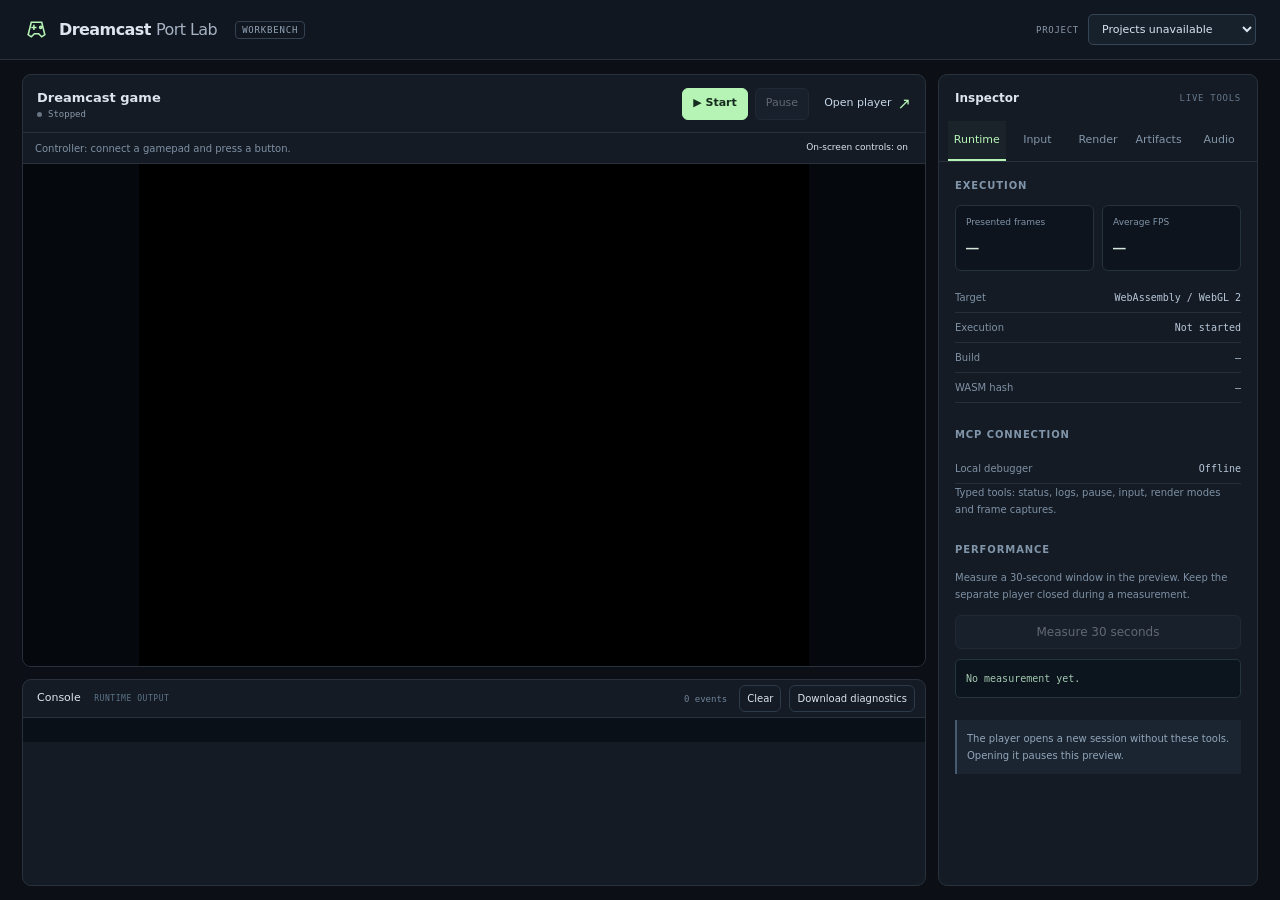
==== commit 56738555: "Add project switching and immutable build artifact history" ====
--- a/runtime/web/index.html
+++ b/runtime/web/index.html
@@ -1,11 +1,11 @@
 <!doctype html><html lang="en"><head><meta charset="utf-8"><meta name="viewport" content="width=device-width,initial-scale=1,viewport-fit=cover"><title>Dreamcast Port Lab</title><link rel="stylesheet" href="browser.css"></head><body class="workbench-page">
-<header class="app-bar"><div class="brand"><svg viewBox="0 0 24 24" fill="none" stroke="currentColor" stroke-width="1.5" aria-hidden="true"><path d="M7 5h10l3 12-3 2-3-3h-4l-3 3-3-2L7 5Z"/><path d="M7 10h5M9.5 7.5v5"/><circle cx="16" cy="10" r="1"/></svg><strong>Dreamcast <span>Port Lab</span></strong><span class="workspace-badge">WORKBENCH</span></div><span class="local-badge"><i></i> Local workspace</span></header>
+<header class="app-bar"><div class="brand"><svg viewBox="0 0 24 24" fill="none" stroke="currentColor" stroke-width="1.5" aria-hidden="true"><path d="M7 5h10l3 12-3 2-3-3h-4l-3 3-3-2L7 5Z"/><path d="M7 10h5M9.5 7.5v5"/><circle cx="16" cy="10" r="1"/></svg><strong>Dreamcast <span>Port Lab</span></strong><span class="workspace-badge">WORKBENCH</span></div><label class="project-switch"><span>PROJECT</span><select id="project-select" aria-label="Project"><option>Loading projects…</option></select></label></header>
 <main class="workbench">
  <section class="preview-pane" aria-label="Game preview">
   <div class="pane-heading"><div class="pane-title"><strong id="game-title">Dreamcast game</strong><span class="session-state"><i></i><span id="session-label">Stopped</span></span></div><div class="preview-actions"><button id="start" class="primary-button">▶ Start</button><button id="pause-game" disabled>Pause</button><a id="open-player" href="player.html" target="_blank" rel="noopener">Open player <span aria-hidden="true">↗</span></a></div></div>
   <div class="controller-strip"><span id="controller" role="status">Keyboard &amp; touch ready</span><button id="toggle-pad" aria-pressed="true">On-screen controls: on</button></div>
   <p id="runtime-error" role="alert" hidden></p><p id="status" role="status" hidden></p>
-  <div class="stage-screen"><div class="game-stage"><canvas id="canvas" width="640" height="480" tabindex="0" aria-label="Game display"></canvas>
+  <div class="stage-screen"><div id="project-empty" class="project-empty" hidden><span class="eyebrow">PROJECT BRING-UP</span><h1>No browser build yet</h1><p id="project-next-stage"></p><button id="show-artifacts">View artifacts</button></div><div class="game-stage"><canvas id="canvas" width="640" height="480" tabindex="0" aria-label="Game display"></canvas>
 <div id="touch-pad" aria-label="Dreamcast touch controller">
 <button class="trigger trigger-l" data-axis="brake" aria-label="L trigger: brake">L <small>BRAKE</small></button>
 <button class="trigger trigger-r" data-axis="gas" aria-label="R trigger: accelerate">R <small>ACCELERATE</small></button>
@@ -20,7 +20,7 @@
  <aside class="inspector" aria-label="Test and debug tools">
   <div class="inspector-heading"><strong>Inspector</strong><span>LIVE TOOLS</span></div>
   <div class="inspector-tabs" role="tablist" aria-label="Inspector tools">
-   <button id="tab-runtime" role="tab" aria-selected="true" aria-controls="panel-runtime" data-panel="runtime">Runtime</button><button id="tab-input" role="tab" aria-selected="false" aria-controls="panel-input" data-panel="input" tabindex="-1">Input</button><button id="tab-render" role="tab" aria-selected="false" aria-controls="panel-render" data-panel="render" tabindex="-1">Render</button><button id="tab-audio" role="tab" aria-selected="false" aria-controls="panel-audio" data-panel="audio" tabindex="-1">Audio</button>
+   <button id="tab-runtime" role="tab" aria-selected="true" aria-controls="panel-runtime" data-panel="runtime">Runtime</button><button id="tab-input" role="tab" aria-selected="false" aria-controls="panel-input" data-panel="input" tabindex="-1">Input</button><button id="tab-render" role="tab" aria-selected="false" aria-controls="panel-render" data-panel="render" tabindex="-1">Render</button><button id="tab-artifacts" role="tab" aria-selected="false" aria-controls="panel-artifacts" data-panel="artifacts" tabindex="-1">Artifacts</button><button id="tab-audio" role="tab" aria-selected="false" aria-controls="panel-audio" data-panel="audio" tabindex="-1">Audio</button>
   </div>
   <section id="panel-runtime" role="tabpanel" aria-labelledby="tab-runtime" class="inspector-panel">
    <h2>Execution</h2><div class="metric-grid"><div><span>Presented frames</span><strong id="metric-frames">—</strong></div><div><span>Average FPS</span><strong id="metric-fps">—</strong></div></div>
@@ -40,8 +40,14 @@
   <section id="panel-audio" role="tabpanel" aria-labelledby="tab-audio" class="inspector-panel" hidden>
    <h2>Audio output</h2><p id="audio-status" role="status" class="readout">Sound: off</p><div class="button-stack"><button id="enable-audio">Enable sound</button><button id="mute-audio">Mute</button><button id="capture-audio">Capture 8 seconds of game audio</button></div><h2>Live signal</h2><dl class="properties"><div><dt>Source frames</dt><dd id="metric-audio">—</dd></div><div><dt>Nonzero frames</dt><dd id="metric-nonzero">—</dd></div><div><dt>Underruns</dt><dd id="metric-underruns">—</dd></div></dl><p class="tool-note">Sound begins after a user gesture. Captures contain the game mixer output.</p>
   </section>
+  <section id="panel-artifacts" role="tabpanel" aria-labelledby="tab-artifacts" class="inspector-panel" hidden>
+   <div class="artifact-panel-heading"><h2>Project artifacts</h2><button id="refresh-artifacts" aria-label="Refresh artifacts">↻</button></div>
+   <p id="project-artifact-status" class="tool-note">Loading project history…</p>
+   <div id="project-evidence" class="evidence-strip"></div>
+   <div id="artifact-list" aria-live="polite"></div>
+  </section>
  </aside>
  <section class="console-pane" aria-label="Runtime console"><details open><summary><span>Console <small>RUNTIME OUTPUT</small></span></summary><div class="console-actions"><span id="console-count">0 events</span><button id="clear-console">Clear</button><button id="download-diagnostics">Download diagnostics</button></div><pre id="log" aria-live="off"></pre></details></section>
 </main>
-<script src="runtime-bridge.js"></script><script src="audio.js"></script><script src="workbench.js"></script><script src="debug-bridge.js"></script><script src="browser.js"></script>
+<script src="runtime-bridge.js"></script><script src="audio.js"></script><script src="workbench.js"></script><script src="debug-bridge.js"></script><script src="browser.js"></script><script src="projects.js"></script>
 </body></html>
--- a/runtime/web/browser.css
+++ b/runtime/web/browser.css
@@ -27,3 +27,6 @@
 @media(max-height:500px) and (max-width:559px){.workbench{grid-template-columns:minmax(0,1fr);grid-template-rows:minmax(100px,1fr) minmax(80px,.8fr) minmax(60px,.45fr)}.preview-pane{grid-column:1;grid-row:1}.inspector{grid-column:1;grid-row:2}.console-pane{grid-column:1;grid-row:3}.workbench:has(.console-pane details:not([open])){grid-template-rows:minmax(100px,1fr) minmax(80px,.8fr) 32px}.app-bar{height:44px}.workbench{height:calc(100dvh - 64px)}}
 
 #touch-pad .dpad .diagonal{background:transparent;border:0;box-shadow:none;text-shadow:none}.dpad .up-left{left:0;top:0}.dpad .up-right{right:0;top:0}.dpad .down-left{left:0;bottom:0}.dpad .down-right{right:0;bottom:0}#touch-pad .dpad .diagonal[aria-pressed="true"]{background:transparent;border:0}#touch-pad .dpad button[data-active="true"]:not(.diagonal){background:#c7edff9c;border-color:#fff;color:#071420}
+
+.project-switch{display:flex;align-items:center;gap:9px;min-width:0;color:var(--muted);font:9px ui-monospace,monospace;letter-spacing:.08em}.project-switch select{max-width:min(34vw,260px);min-width:120px;background:#17212c;color:#d8e4f0;border:1px solid #354555;border-radius:5px;padding:7px 26px 7px 9px;font:11px system-ui;letter-spacing:0}.brand{min-width:0}.brand strong{white-space:nowrap}.stage-screen{position:relative}.project-empty{position:absolute;inset:0;z-index:2;display:flex;flex-direction:column;align-items:center;justify-content:center;text-align:center;padding:20px;background:#0a1018}.project-empty h1{font-size:20px;margin:8px 0}.project-empty p{max-width:360px;font-size:12px;line-height:1.7;color:var(--muted);margin:0 0 18px}.project-empty button{font-size:11px}.artifact-panel-heading{display:flex;align-items:center;justify-content:space-between;margin-bottom:10px}.artifact-panel-heading h2{margin:0}.artifact-panel-heading button{min-height:26px;padding:2px 8px;background:transparent}.evidence-strip{display:flex;flex-wrap:wrap;gap:5px;margin-bottom:14px}.evidence-strip span{font-size:9px;border:1px solid #2e3b49;border-radius:4px;padding:3px 5px;color:#7d91a6}.evidence-strip span[data-verified="true"]{color:var(--accent);border-color:#45614a;background:#b6f4b608}.artifact-card{padding:12px;margin:0 0 10px;border:1px solid #2e3c4a;border-radius:7px;background:#0e1620;overflow-wrap:anywhere}.artifact-heading{display:flex;align-items:center;justify-content:space-between;gap:8px;font-size:11px}.artifact-status{font:9px ui-monospace,monospace;color:#a4d6b1}.artifact-card[data-status="failed"] .artifact-status{color:#f4ad9a}.artifact-card time{font-size:9px;color:#8296ab}.artifact-id{font:9px ui-monospace,monospace;color:#667e94;margin:5px 0}.artifact-message{font-size:10px;line-height:1.6;color:#a0b1c4;margin:8px 0}.artifact-actions{display:flex;flex-wrap:wrap;gap:12px}.artifact-actions a,.artifact-file{color:var(--accent);font-size:10px;text-decoration:none}.artifact-actions a:hover,.artifact-file:hover{text-decoration:underline}.artifact-card details{margin-top:10px;color:#7e91a6;font-size:9px}.artifact-card summary{cursor:pointer}.artifact-file{display:block;padding:5px 0;font:9px/1.5 ui-monospace,monospace;color:#9aafc3}.artifact-selected{font-size:9px;color:var(--accent)}
+@media(max-width:700px){.project-switch{gap:0}.project-switch>span,.brand .workspace-badge{display:none}.project-switch select{min-width:100px;max-width:35vw;font-size:10px;padding:5px}.brand{gap:5px}.brand strong{font-size:13px}.project-empty h1{font-size:15px}.project-empty p{font-size:10px;line-height:1.5;max-width:260px;margin-bottom:10px}.project-empty{padding:12px}.project-empty .eyebrow{display:none}.inspector-tabs{gap:0;padding-inline:5px}.inspector-tabs button{font-size:10px;padding-inline:4px}}
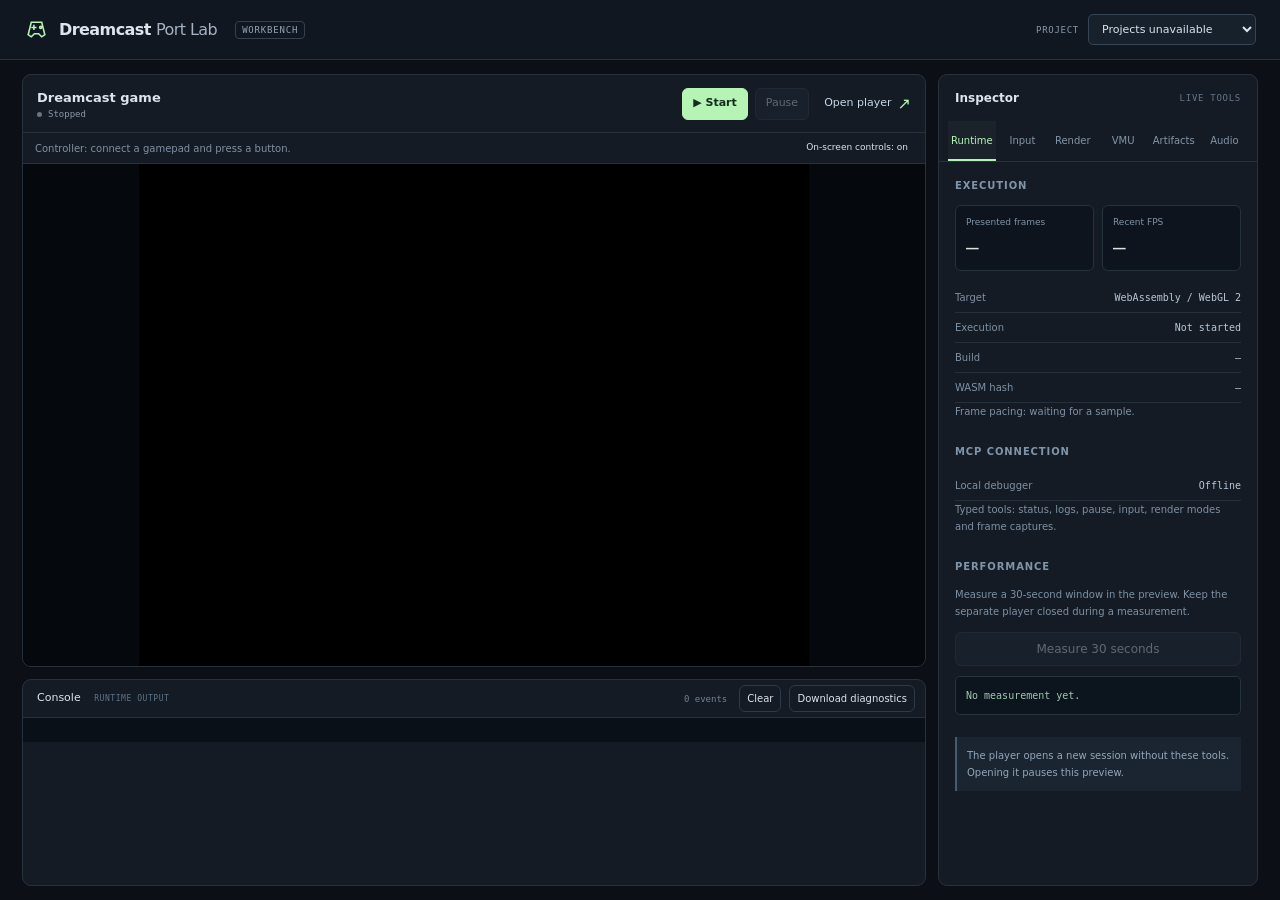
==== commit 9cc125a9: "Add browser VMU tools and improve frame and audio pacing Persist project VMU cards in IndexedDB with" ====
--- a/runtime/web/index.html
+++ b/runtime/web/index.html
@@ -20,12 +20,12 @@
  <aside class="inspector" aria-label="Test and debug tools">
   <div class="inspector-heading"><strong>Inspector</strong><span>LIVE TOOLS</span></div>
   <div class="inspector-tabs" role="tablist" aria-label="Inspector tools">
-   <button id="tab-runtime" role="tab" aria-selected="true" aria-controls="panel-runtime" data-panel="runtime">Runtime</button><button id="tab-input" role="tab" aria-selected="false" aria-controls="panel-input" data-panel="input" tabindex="-1">Input</button><button id="tab-render" role="tab" aria-selected="false" aria-controls="panel-render" data-panel="render" tabindex="-1">Render</button><button id="tab-artifacts" role="tab" aria-selected="false" aria-controls="panel-artifacts" data-panel="artifacts" tabindex="-1">Artifacts</button><button id="tab-audio" role="tab" aria-selected="false" aria-controls="panel-audio" data-panel="audio" tabindex="-1">Audio</button>
+   <button id="tab-runtime" role="tab" aria-selected="true" aria-controls="panel-runtime" data-panel="runtime">Runtime</button><button id="tab-input" role="tab" aria-selected="false" aria-controls="panel-input" data-panel="input" tabindex="-1">Input</button><button id="tab-render" role="tab" aria-selected="false" aria-controls="panel-render" data-panel="render" tabindex="-1">Render</button><button id="tab-vmu" role="tab" aria-selected="false" aria-controls="panel-vmu" data-panel="vmu" tabindex="-1">VMU</button><button id="tab-artifacts" role="tab" aria-selected="false" aria-controls="panel-artifacts" data-panel="artifacts" tabindex="-1">Artifacts</button><button id="tab-audio" role="tab" aria-selected="false" aria-controls="panel-audio" data-panel="audio" tabindex="-1">Audio</button>
   </div>
   <section id="panel-runtime" role="tabpanel" aria-labelledby="tab-runtime" class="inspector-panel">
-   <h2>Execution</h2><div class="metric-grid"><div><span>Presented frames</span><strong id="metric-frames">—</strong></div><div><span>Average FPS</span><strong id="metric-fps">—</strong></div></div>
+   <h2>Execution</h2><div class="metric-grid"><div><span>Presented frames</span><strong id="metric-frames">—</strong></div><div><span>Recent FPS</span><strong id="metric-fps">—</strong></div></div>
    <dl class="properties"><div><dt>Target</dt><dd>WebAssembly / WebGL 2</dd></div><div><dt>Execution</dt><dd id="execution-mode">Not started</dd></div><div><dt>Build</dt><dd id="build-mode">—</dd></div><div><dt>WASM hash</dt><dd id="build-hash">—</dd></div></dl>
-   <h2>MCP connection</h2><dl class="properties"><div><dt>Local debugger</dt><dd id="mcp-status">Connecting</dd></div></dl><p class="tool-note">Typed tools: status, logs, pause, input, render modes and frame captures.</p><h2>Performance</h2><p class="tool-note">Measure a 30-second window in the preview. Keep the separate player closed during a measurement.</p><button id="measure-performance" class="wide-button">Measure 30 seconds</button><p id="benchmark-result" class="readout">No measurement yet.</p>
+   <p id="metric-pacing" class="tool-note">Frame pacing: waiting for a sample.</p><h2>MCP connection</h2><dl class="properties"><div><dt>Local debugger</dt><dd id="mcp-status">Connecting</dd></div></dl><p class="tool-note">Typed tools: status, logs, pause, input, render modes and frame captures.</p><h2>Performance</h2><p class="tool-note">Measure a 30-second window in the preview. Keep the separate player closed during a measurement.</p><button id="measure-performance" class="wide-button">Measure 30 seconds</button><p id="benchmark-result" class="readout">No measurement yet.</p>
    <div class="panel-note">The player opens a new session without these tools. Opening it pauses this preview.</div>
   </section>
   <section id="panel-input" role="tabpanel" aria-labelledby="tab-input" class="inspector-panel" hidden>
@@ -38,7 +38,23 @@
    <h2>Capture</h2><div class="button-stack"><button id="capture-frame">Save game frame</button><button id="capture-render">Capture material samples</button><button id="capture-vram">Save VRAM snapshot</button><button id="capture-snapshot">Save render snapshot</button></div><p class="tool-note">Captures download locally and may include disc-derived data.</p><pre id="render-log" aria-label="First-frame material samples"></pre>
   </section>
   <section id="panel-audio" role="tabpanel" aria-labelledby="tab-audio" class="inspector-panel" hidden>
-   <h2>Audio output</h2><p id="audio-status" role="status" class="readout">Sound: off</p><div class="button-stack"><button id="enable-audio">Enable sound</button><button id="mute-audio">Mute</button><button id="capture-audio">Capture 8 seconds of game audio</button></div><h2>Live signal</h2><dl class="properties"><div><dt>Source frames</dt><dd id="metric-audio">—</dd></div><div><dt>Nonzero frames</dt><dd id="metric-nonzero">—</dd></div><div><dt>Underruns</dt><dd id="metric-underruns">—</dd></div></dl><p class="tool-note">Sound begins after a user gesture. Captures contain the game mixer output.</p>
+   <h2>Audio output</h2><p id="audio-status" role="status" class="readout">Sound: off</p><div class="button-stack"><button id="enable-audio">Enable sound</button><button id="mute-audio">Mute</button><button id="capture-audio">Capture 8 seconds of game audio</button></div><h2>Live signal</h2><dl class="properties"><div><dt>Source frames</dt><dd id="metric-audio">—</dd></div><div><dt>Nonzero frames</dt><dd id="metric-nonzero">—</dd></div><div><dt>Underruns</dt><dd id="metric-underruns">—</dd></div><div><dt>Buffer overflows</dt><dd id="metric-overruns">—</dd></div><div><dt>Queued audio</dt><dd id="metric-audio-queue">—</dd></div></dl><p class="tool-note">Sound begins after a user gesture. Captures contain the game mixer output.</p>
+  </section>
+  <section id="panel-vmu" role="tabpanel" aria-labelledby="tab-vmu" class="inspector-panel" hidden>
+   <div class="vmu-heading"><h2>VMU · A1</h2><button id="vmu-refresh" aria-label="Refresh card">↻</button></div>
+   <div class="vmu-summary"><canvas id="vmu-lcd" width="48" height="32" aria-label="VMU LCD display"></canvas><dl class="properties"><div><dt>Card</dt><dd>128 KiB</dd></div><div><dt>Free</dt><dd><span id="vmu-free">—</span> / 200</dd></div><div><dt>Revision</dt><dd id="vmu-revision">—</dd></div><div><dt>Storage</dt><dd>Browser</dd></div></dl></div>
+   <p id="vmu-message" class="vmu-status">Game stopped.</p>
+   <button id="vmu-stop" class="wide-button" hidden>Stop game to edit saves</button>
+   <div class="vmu-card-row"><input id="vmu-card-name" maxlength="60" value="A1" aria-label="Card name"><button id="vmu-card-rename" data-vmu-edit>Rename</button></div>
+   <div class="vmu-actions"><button id="vmu-export">Export card</button><button id="vmu-import" data-vmu-edit>Import card</button><input id="vmu-import-file" type="file" accept=".bin,.vmu" hidden></div>
+   <p id="vmu-manager-message" class="vmu-status" role="status">Loading browser card…</p>
+   <h2>Files</h2><div id="vmu-files" class="vmu-files">No saves on this card.</div>
+   <section id="vmu-file-detail" hidden><div class="vmu-card-row"><input id="vmu-filename" maxlength="12" spellcheck="false" aria-label="Save filename"><button id="vmu-file-rename" data-vmu-edit>Rename</button></div>
+    <div class="vmu-actions"><button id="vmu-file-copy" data-vmu-edit>Copy</button><button id="vmu-file-export">Export save</button><button id="vmu-file-delete" data-vmu-edit>Delete</button></div>
+    <details class="vmu-disclosure"><summary>File properties</summary><dl id="vmu-file-info" class="properties"></dl></details><details class="vmu-hex"><summary>Hex · first 128 bytes</summary><pre id="vmu-hex"></pre></details>
+   </section>
+   <details class="vmu-disclosure"><summary>Recovery · last 10 edits</summary><label>Previous card<select id="vmu-history"><option value="">No previous versions</option></select></label><div class="vmu-actions"><button id="vmu-restore" data-vmu-edit>Restore</button><button id="vmu-clear" data-vmu-edit>Clear card</button></div></details>
+   <details class="vmu-disclosure"><summary>Storage & device support</summary><p class="tool-note">Cards persist in this browser across reloads and builds. Export to move them elsewhere. Each management edit keeps a backup; conflicting writes are rejected.</p><p id="vmu-build-note" class="tool-note">Checking build capabilities…</p></details>
   </section>
   <section id="panel-artifacts" role="tabpanel" aria-labelledby="tab-artifacts" class="inspector-panel" hidden>
    <div class="artifact-panel-heading"><h2>Project artifacts</h2><button id="refresh-artifacts" aria-label="Refresh artifacts">↻</button></div>
@@ -49,5 +65,5 @@
  </aside>
  <section class="console-pane" aria-label="Runtime console"><details open><summary><span>Console <small>RUNTIME OUTPUT</small></span></summary><div class="console-actions"><span id="console-count">0 events</span><button id="clear-console">Clear</button><button id="download-diagnostics">Download diagnostics</button></div><pre id="log" aria-live="off"></pre></details></section>
 </main>
-<script src="runtime-bridge.js"></script><script src="audio.js"></script><script src="workbench.js"></script><script src="debug-bridge.js"></script><script src="browser.js"></script><script src="projects.js"></script>
+<script src="runtime-bridge.js"></script><script src="audio.js"></script><script src="workbench.js"></script><script src="debug-bridge.js"></script><script src="vmu-format.js"></script><script src="vmu-storage.js"></script><script src="vmu-ui.js"></script><script src="browser.js"></script><script src="projects.js"></script>
 </body></html>
--- a/runtime/web/browser.css
+++ b/runtime/web/browser.css
@@ -30,3 +30,7 @@
 
 .project-switch{display:flex;align-items:center;gap:9px;min-width:0;color:var(--muted);font:9px ui-monospace,monospace;letter-spacing:.08em}.project-switch select{max-width:min(34vw,260px);min-width:120px;background:#17212c;color:#d8e4f0;border:1px solid #354555;border-radius:5px;padding:7px 26px 7px 9px;font:11px system-ui;letter-spacing:0}.brand{min-width:0}.brand strong{white-space:nowrap}.stage-screen{position:relative}.project-empty{position:absolute;inset:0;z-index:2;display:flex;flex-direction:column;align-items:center;justify-content:center;text-align:center;padding:20px;background:#0a1018}.project-empty h1{font-size:20px;margin:8px 0}.project-empty p{max-width:360px;font-size:12px;line-height:1.7;color:var(--muted);margin:0 0 18px}.project-empty button{font-size:11px}.artifact-panel-heading{display:flex;align-items:center;justify-content:space-between;margin-bottom:10px}.artifact-panel-heading h2{margin:0}.artifact-panel-heading button{min-height:26px;padding:2px 8px;background:transparent}.evidence-strip{display:flex;flex-wrap:wrap;gap:5px;margin-bottom:14px}.evidence-strip span{font-size:9px;border:1px solid #2e3b49;border-radius:4px;padding:3px 5px;color:#7d91a6}.evidence-strip span[data-verified="true"]{color:var(--accent);border-color:#45614a;background:#b6f4b608}.artifact-card{padding:12px;margin:0 0 10px;border:1px solid #2e3c4a;border-radius:7px;background:#0e1620;overflow-wrap:anywhere}.artifact-heading{display:flex;align-items:center;justify-content:space-between;gap:8px;font-size:11px}.artifact-status{font:9px ui-monospace,monospace;color:#a4d6b1}.artifact-card[data-status="failed"] .artifact-status{color:#f4ad9a}.artifact-card time{font-size:9px;color:#8296ab}.artifact-id{font:9px ui-monospace,monospace;color:#667e94;margin:5px 0}.artifact-message{font-size:10px;line-height:1.6;color:#a0b1c4;margin:8px 0}.artifact-actions{display:flex;flex-wrap:wrap;gap:12px}.artifact-actions a,.artifact-file{color:var(--accent);font-size:10px;text-decoration:none}.artifact-actions a:hover,.artifact-file:hover{text-decoration:underline}.artifact-card details{margin-top:10px;color:#7e91a6;font-size:9px}.artifact-card summary{cursor:pointer}.artifact-file{display:block;padding:5px 0;font:9px/1.5 ui-monospace,monospace;color:#9aafc3}.artifact-selected{font-size:9px;color:var(--accent)}
 @media(max-width:700px){.project-switch{gap:0}.project-switch>span,.brand .workspace-badge{display:none}.project-switch select{min-width:100px;max-width:35vw;font-size:10px;padding:5px}.brand{gap:5px}.brand strong{font-size:13px}.project-empty h1{font-size:15px}.project-empty p{font-size:10px;line-height:1.5;max-width:260px;margin-bottom:10px}.project-empty{padding:12px}.project-empty .eyebrow{display:none}.inspector-tabs{gap:0;padding-inline:5px}.inspector-tabs button{font-size:10px;padding-inline:4px}}
+#vmu-lcd{box-sizing:content-box;width:min(192px,calc(100% - 16px));height:auto;aspect-ratio:3/2;margin:8px auto 16px;border:8px solid #26312b;border-radius:5px;image-rendering:pixelated;background:#a7b993}.vmu-actions{display:flex;align-items:center;gap:12px;margin:16px 0}.vmu-actions a{color:var(--accent);font-size:11px;text-decoration:none}#vmu-message[data-error="true"]{color:#f2afa0;border-color:#834a42}.inspector-tabs button{padding-inline:3px;font-size:10px}
+.vmu-actions{flex-wrap:wrap;gap:6px}.vmu-actions button{min-height:30px;padding:5px 8px;font-size:10px}.vmu-files{display:grid;gap:5px;font-size:11px;color:var(--muted)}.vmu-file{text-align:left;white-space:normal;overflow-wrap:anywhere;font-family:ui-monospace,monospace}.vmu-file[aria-pressed="true"]{border-color:var(--accent);color:var(--accent);background:#b6f4b609}#vmu-file-detail{margin-top:14px;padding-top:12px;border-top:1px solid var(--line)}.vmu-hex{margin:12px 0;color:var(--muted);font-size:10px}.vmu-hex summary{cursor:pointer}.vmu-hex pre{font:9px/1.6 ui-monospace,monospace;overflow:auto;max-width:100%}#vmu-manager-message[data-error="true"]{color:#f2afa0;border-color:#834a42}
+/* Tool density is independent of the player's touch controls. */
+#panel-vmu{padding:12px}#panel-vmu h2{margin:14px 0 7px}.vmu-heading{display:flex;align-items:center;justify-content:space-between;margin-bottom:8px}.vmu-heading h2{margin:0!important}.vmu-heading button{min-height:24px;padding:1px 7px}.vmu-summary{display:grid;grid-template-columns:152px minmax(0,1fr);gap:10px;align-items:center}.vmu-summary #vmu-lcd{width:144px;max-width:calc(100% - 8px);border-width:4px;margin:0}.vmu-summary .properties{font-size:9px}.vmu-summary .properties>div{padding:4px 0;gap:4px}.vmu-summary .properties dd{max-width:none}.vmu-status{font:10px/1.5 ui-monospace,monospace;color:#91ac9c;margin:8px 0;overflow-wrap:anywhere}.vmu-status[data-error="true"]{color:#f2afa0}.vmu-card-row{display:flex;align-items:center;gap:5px;margin-top:8px}.vmu-card-row input{margin:0;min-width:0;font:11px ui-monospace,monospace}.vmu-card-row button{flex:none}.vmu-disclosure{margin:12px 0;font-size:10px;color:var(--muted);border-top:1px solid var(--line);padding-top:8px}.vmu-disclosure summary{cursor:pointer;color:#a3b4c6;margin-bottom:6px}.vmu-disclosure label{margin:7px 0}.vmu-files{max-height:132px;overflow:auto}.vmu-files button{padding:5px 7px;font-size:10px;min-height:28px}.vmu-actions{margin:7px 0}.vmu-hex{margin:9px 0}#panel-vmu button{font-size:10px}#panel-vmu input,#panel-vmu select{padding:5px 7px}#panel-vmu .wide-button{min-height:28px;padding:4px 7px}#vmu-file-detail{margin-top:8px;padding-top:7px}@media(pointer:fine){#panel-vmu button{min-height:26px;padding:4px 7px}}@media(max-width:340px){.vmu-summary{grid-template-columns:128px minmax(0,1fr)}.vmu-summary #vmu-lcd{width:120px}}
